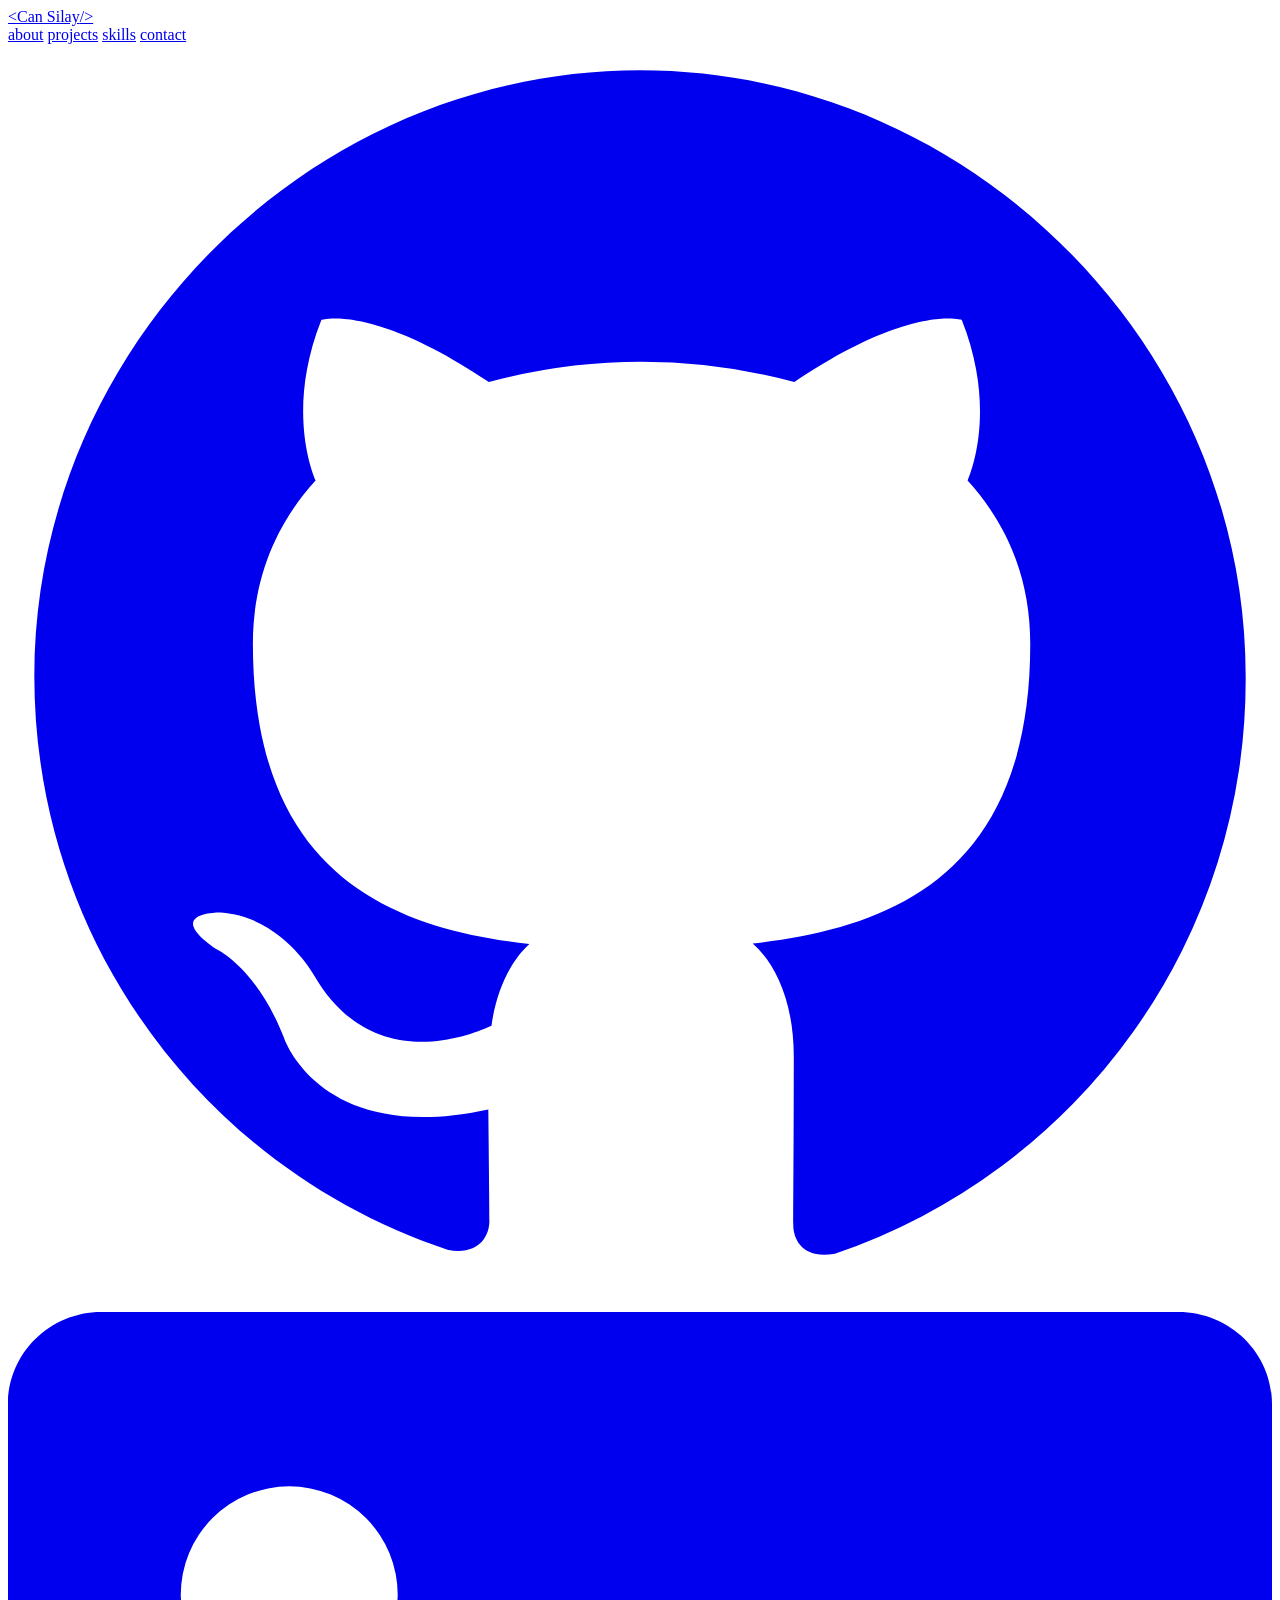
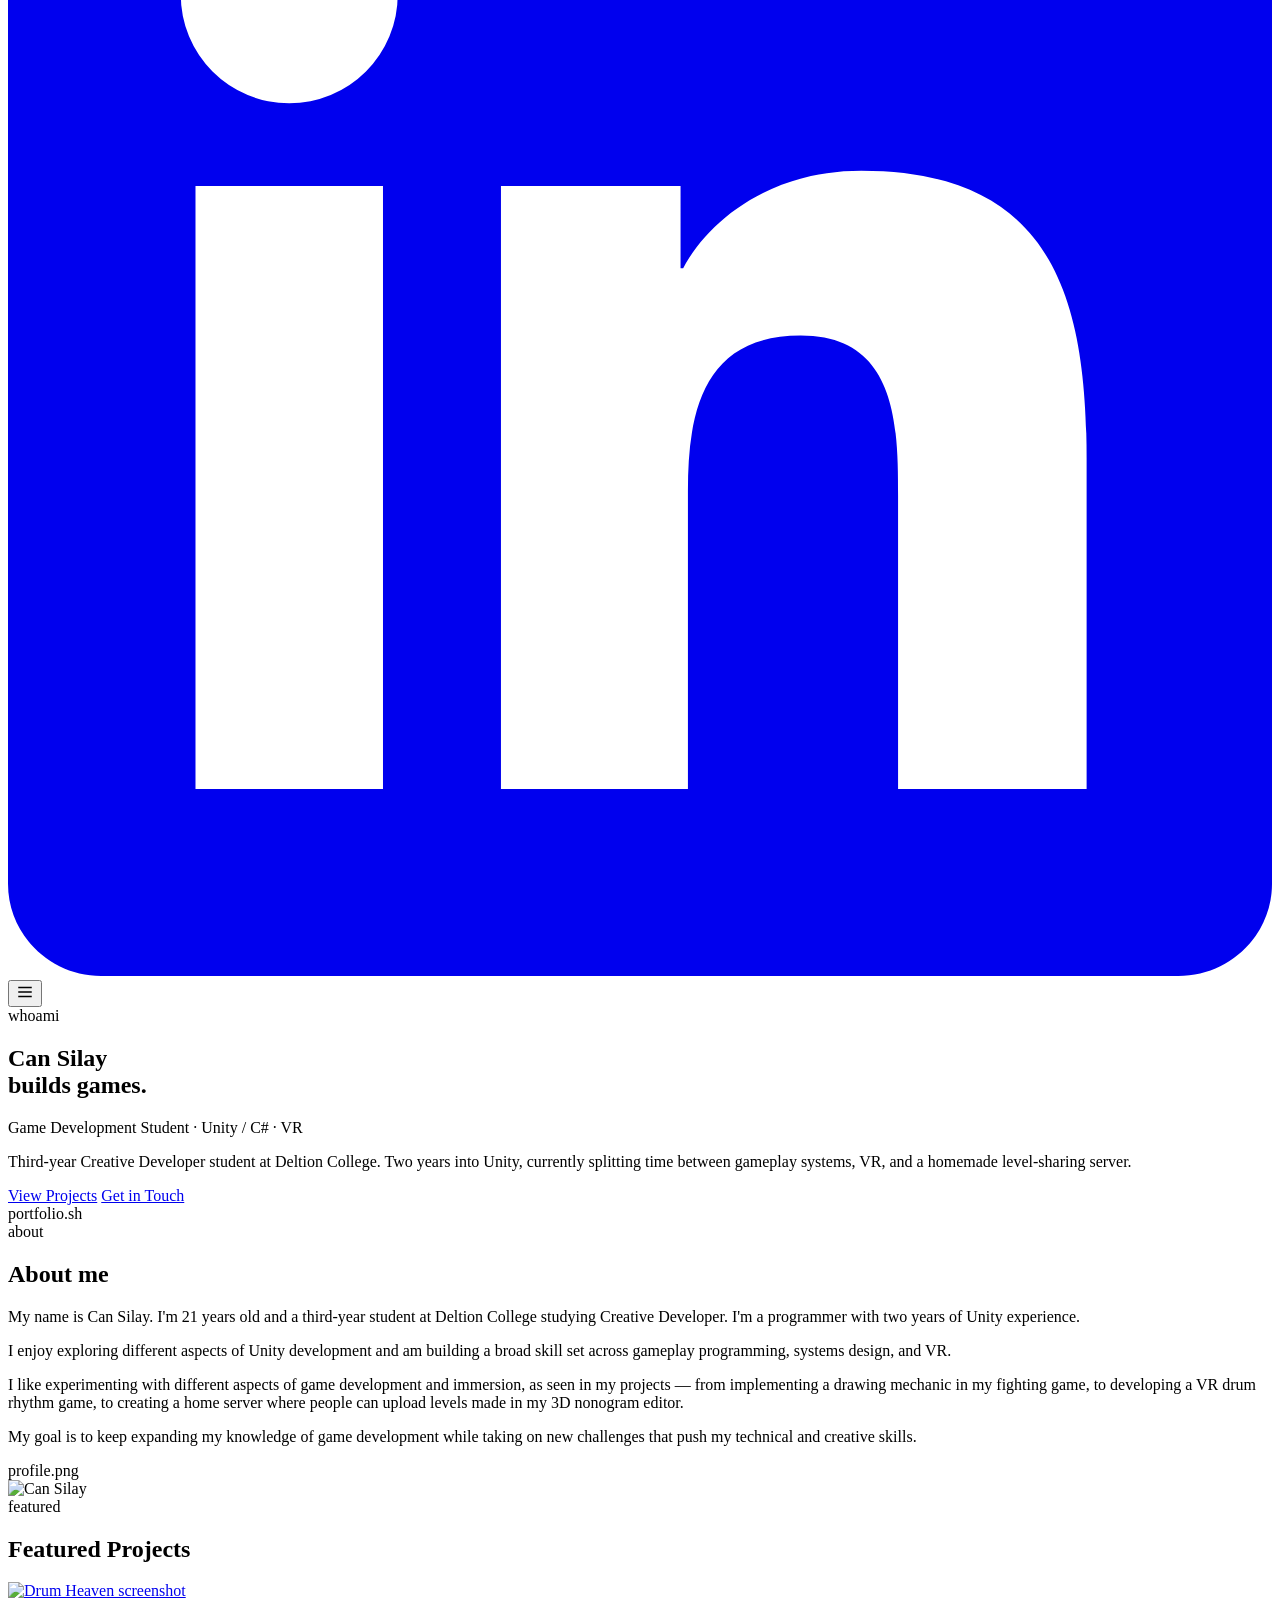
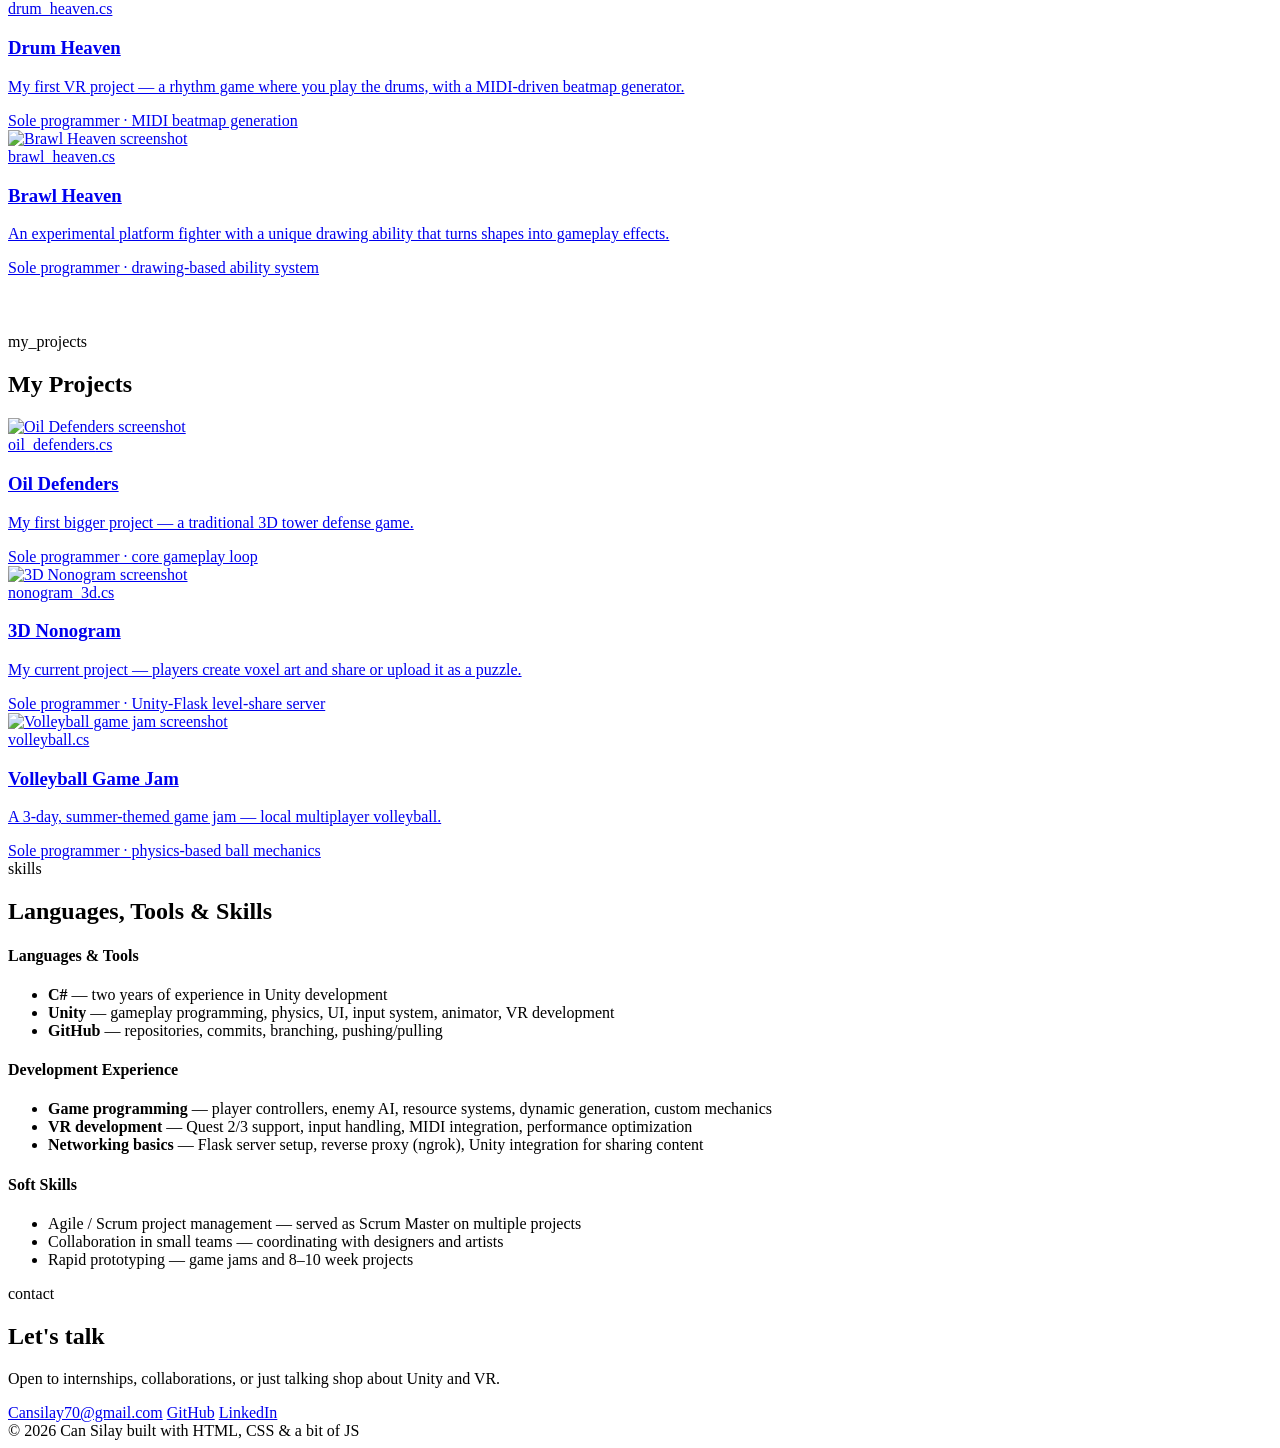
==== index.html @ 1d8d78ac "initial site" ====
<!DOCTYPE html>
<html lang="en">
<head>
<meta charset="UTF-8">
<meta name="viewport" content="width=device-width, initial-scale=1">
<title>Can Silay — Game Developer</title>
<meta name="description" content="Can Silay — third-year game development student building gameplay systems, VR experiences, and tools in Unity and C#.">
<link rel="icon" href="data:image/svg+xml,%3Csvg xmlns='http://www.w3.org/2000/svg' viewBox='0 0 24 24'%3E%3Crect width='24' height='24' rx='4' fill='%230d1117'/%3E%3Ctext x='12' y='17' font-family='monospace' font-size='13' fill='%235fd3df' text-anchor='middle'%3E%3C/%3E%3C/text%3E%3C/svg%3E">
<link rel="preconnect" href="https://fonts.googleapis.com">
<link rel="preconnect" href="https://fonts.gstatic.com" crossorigin>
<link href="https://fonts.googleapis.com/css2?family=Space+Grotesk:wght@500;600;700&family=Inter:wght@400;500;600&family=JetBrains+Mono:wght@400;500;600&display=swap" rel="stylesheet">
<link rel="stylesheet" href="assets/css/style.css">
</head>
<body>

<header class="site-header">
  <div class="wrap">
    <a class="brand" href="index.html"><span class="bracket">&lt;</span>Can Silay<span class="bracket">/&gt;</span></a>
    <nav class="main-nav" aria-label="Primary">
      <a class="nav-link" href="#about">about</a>
      <a class="nav-link" href="#projects">projects</a>
      <a class="nav-link" href="#skills">skills</a>
      <a class="nav-link" href="#contact">contact</a>
      <div class="social-row">
        <a href="https://github.com/Canpaii" target="_blank" rel="noopener" aria-label="GitHub">
          <svg viewBox="0 0 24 24" fill="currentColor"><path d="M12 .5C5.73.5.5 5.73.5 12c0 5.08 3.29 9.39 7.86 10.9.57.1.78-.25.78-.55 0-.27-.01-1.17-.02-2.12-3.2.7-3.88-1.36-3.88-1.36-.52-1.33-1.28-1.68-1.28-1.68-1.05-.72.08-.7.08-.7 1.16.08 1.77 1.19 1.77 1.19 1.03 1.77 2.71 1.26 3.37.96.1-.74.4-1.26.72-1.55-2.56-.29-5.25-1.28-5.25-5.7 0-1.26.45-2.29 1.19-3.1-.12-.29-.52-1.46.11-3.05 0 0 .97-.31 3.18 1.18a11.1 11.1 0 0 1 5.8 0c2.21-1.49 3.18-1.18 3.18-1.18.63 1.59.23 2.76.11 3.05.74.81 1.19 1.84 1.19 3.1 0 4.43-2.7 5.4-5.27 5.69.41.36.78 1.07.78 2.15 0 1.56-.01 2.81-.01 3.19 0 .31.21.66.79.55A11.5 11.5 0 0 0 23.5 12C23.5 5.73 18.27.5 12 .5Z"/></svg>
        </a>
        <a href="https://www.linkedin.com/in/can-silay-42434b2b8" target="_blank" rel="noopener" aria-label="LinkedIn">
          <svg viewBox="0 0 24 24" fill="currentColor"><path d="M20.45 20.45h-3.55v-5.57c0-1.33-.02-3.04-1.85-3.04-1.85 0-2.14 1.45-2.14 2.94v5.67H9.36V9h3.41v1.56h.05c.48-.9 1.64-1.85 3.38-1.85 3.61 0 4.28 2.38 4.28 5.47v6.27ZM5.34 7.43a2.06 2.06 0 1 1 0-4.12 2.06 2.06 0 0 1 0 4.12ZM7.12 20.45H3.56V9h3.56v11.45ZM22.22 0H1.77C.8 0 0 .78 0 1.75v20.5C0 23.22.8 24 1.77 24h20.45c.98 0 1.78-.78 1.78-1.75V1.75C24 .78 23.2 0 22.22 0Z"/></svg>
        </a>
      </div>
    </nav>
    <button class="nav-toggle" aria-label="Toggle menu" aria-expanded="false">
      <svg width="18" height="18" viewBox="0 0 24 24" fill="none" stroke="currentColor" stroke-width="2"><path d="M3 6h18M3 12h18M3 18h18"/></svg>
    </button>
  </div>
</header>

<section class="hero">
  <div class="wrap">
    <div>
      <div class="eyebrow">whoami</div>
      <h1>Can Silay<br><span class="accent">builds games.</span></h1>
      <div class="role">Game Development Student · Unity / C# · VR</div>
      <p class="lead">Third-year Creative Developer student at Deltion College. Two years into Unity, currently splitting time between gameplay systems, VR, and a homemade level-sharing server.</p>
      <div class="btn-row">
        <a class="btn primary" href="#projects">View Projects</a>
        <a class="btn" href="#contact">Get in Touch</a>
      </div>
    </div>
    <div class="terminal" aria-hidden="true">
      <div class="terminal-bar">
        <span></span><span></span><span></span>
        <span class="label">portfolio.sh</span>
      </div>
      <div class="terminal-body" data-terminal></div>
    </div>
  </div>
</section>

<section class="section" id="about">
  <div class="wrap">
    <div class="eyebrow">about</div>
    <div class="about-grid">
      <div>
        <h2>About me</h2>
        <p>My name is Can Silay. I'm 21 years old and a third-year student at Deltion College studying Creative Developer. I'm a programmer with two years of Unity experience.</p>
        <p>I enjoy exploring different aspects of Unity development and am building a broad skill set across gameplay programming, systems design, and VR.</p>
        <p>I like experimenting with different aspects of game development and immersion, as seen in my projects — from implementing a drawing mechanic in my fighting game, to developing a VR drum rhythm game, to creating a home server where people can upload levels made in my 3D nonogram editor.</p>
        <p>My goal is to keep expanding my knowledge of game development while taking on new challenges that push my technical and creative skills.</p>
      </div>
      <div class="about-photo">
        <div class="code-tab"><span class="dot"></span>profile.png</div>
        <img src="https://images.squarespace-cdn.com/content/v1/68dbb70b1323f501bc5ce8be/3809b0e3-0f88-4f75-8349-1035e0d96f32/20251112_154345.jpg" alt="Can Silay" loading="lazy">
      </div>
    </div>
  </div>
</section>

<section class="section" id="projects">
  <div class="wrap">
    <div class="eyebrow">featured</div>
    <h2>Featured Projects</h2>
    <div class="project-grid">

      <a class="card" href="projects/drum-heaven.html">
        <div class="thumb"><img src="https://images.squarespace-cdn.com/content/v1/68dbb70b1323f501bc5ce8be/45ef0345-dd6b-41bb-bcdf-738697dac047/image_2025-05-26_125839954.webp" alt="Drum Heaven screenshot" loading="lazy"></div>
        <div class="card-body">
          <div class="filename">drum_heaven<span class="ext">.cs</span></div>
          <h3>Drum Heaven</h3>
          <p class="desc">My first VR project — a rhythm game where you play the drums, with a MIDI-driven beatmap generator.</p>
          <div class="meta">Sole programmer · MIDI beatmap generation</div>
        </div>
      </a>

      <a class="card" href="projects/brawl-heaven.html">
        <div class="thumb"><img src="https://images.squarespace-cdn.com/content/v1/68dbb70b1323f501bc5ce8be/959c2cf2-9ac7-4882-90e3-438650c23990/image_2025-09-23_143031808.webp" alt="Brawl Heaven screenshot" loading="lazy"></div>
        <div class="card-body">
          <div class="filename">brawl_heaven<span class="ext">.cs</span></div>
          <h3>Brawl Heaven</h3>
          <p class="desc">An experimental platform fighter with a unique drawing ability that turns shapes into gameplay effects.</p>
          <div class="meta">Sole programmer · drawing-based ability system</div>
        </div>
      </a>

    </div>

    <div class="eyebrow" style="margin-top:56px;">my_projects</div>
    <h2>My Projects</h2>
    <div class="project-grid secondary">

      <a class="card" href="projects/oil-defenders.html">
        <div class="thumb"><img src="https://images.squarespace-cdn.com/content/v1/68dbb70b1323f501bc5ce8be/54a8a0e9-d97a-4049-a240-eb1a1dc8ac97/image_2025-10-02_183753267.png" alt="Oil Defenders screenshot" loading="lazy"></div>
        <div class="card-body">
          <div class="filename">oil_defenders<span class="ext">.cs</span></div>
          <h3>Oil Defenders</h3>
          <p class="desc">My first bigger project — a traditional 3D tower defense game.</p>
          <div class="meta">Sole programmer · core gameplay loop</div>
        </div>
      </a>

      <a class="card" href="projects/3d-nonogram.html">
        <div class="thumb"><img src="https://images.squarespace-cdn.com/content/v1/68dbb70b1323f501bc5ce8be/edef71bc-1145-4a40-b1c1-1be4bda1312f/image_2025-09-30_150730749.png" alt="3D Nonogram screenshot" loading="lazy"></div>
        <div class="card-body">
          <div class="filename">nonogram_3d<span class="ext">.cs</span></div>
          <h3>3D Nonogram</h3>
          <p class="desc">My current project — players create voxel art and share or upload it as a puzzle.</p>
          <div class="meta">Sole programmer · Unity-Flask level-share server</div>
        </div>
      </a>

      <a class="card" href="projects/volleybal.html">
        <div class="thumb"><img src="https://images.squarespace-cdn.com/content/v1/68dbb70b1323f501bc5ce8be/918abe90-8a6d-4957-9a59-282da5e7f039/image_2025-09-30_151043407.png" alt="Volleyball game jam screenshot" loading="lazy"></div>
        <div class="card-body">
          <div class="filename">volleyball<span class="ext">.cs</span></div>
          <h3>Volleyball Game Jam</h3>
          <p class="desc">A 3-day, summer-themed game jam — local multiplayer volleyball.</p>
          <div class="meta">Sole programmer · physics-based ball mechanics</div>
        </div>
      </a>

    </div>
  </div>
</section>

<section class="section" id="skills">
  <div class="wrap">
    <div class="eyebrow">skills</div>
    <h2>Languages, Tools &amp; Skills</h2>
    <div class="skills-grid">
      <div class="skill-block">
        <h4>Languages &amp; Tools</h4>
        <ul class="skill-list">
          <li><strong>C#</strong> — two years of experience in Unity development</li>
          <li><strong>Unity</strong> — gameplay programming, physics, UI, input system, animator, VR development</li>
          <li><strong>GitHub</strong> — repositories, commits, branching, pushing/pulling</li>
        </ul>
      </div>
      <div class="skill-block">
        <h4>Development Experience</h4>
        <ul class="skill-list">
          <li><strong>Game programming</strong> — player controllers, enemy AI, resource systems, dynamic generation, custom mechanics</li>
          <li><strong>VR development</strong> — Quest 2/3 support, input handling, MIDI integration, performance optimization</li>
          <li><strong>Networking basics</strong> — Flask server setup, reverse proxy (ngrok), Unity integration for sharing content</li>
        </ul>
      </div>
      <div class="skill-block">
        <h4>Soft Skills</h4>
        <ul class="skill-list">
          <li>Agile / Scrum project management — served as Scrum Master on multiple projects</li>
          <li>Collaboration in small teams — coordinating with designers and artists</li>
          <li>Rapid prototyping — game jams and 8–10 week projects</li>
        </ul>
      </div>
    </div>
  </div>
</section>

<section class="contact-band" id="contact">
  <div class="wrap">
    <div class="eyebrow" style="justify-content:center;">contact</div>
    <h2>Let's talk</h2>
    <p>Open to internships, collaborations, or just talking shop about Unity and VR.</p>
    <div class="contact-row">
      <a class="btn primary" href="mailto:Cansilay70@gmail.com">Cansilay70@gmail.com</a>
      <a class="btn" href="https://github.com/Canpaii" target="_blank" rel="noopener">GitHub</a>
      <a class="btn" href="https://www.linkedin.com/in/can-silay-42434b2b8" target="_blank" rel="noopener">LinkedIn</a>
    </div>
  </div>
</section>

<footer class="site-footer">
  <div class="wrap">
    <span>© 2026 Can Silay</span>
    <span>built with HTML, CSS &amp; a bit of JS</span>
  </div>
</footer>

<script src="assets/js/main.js"></script>
</body>
</html>
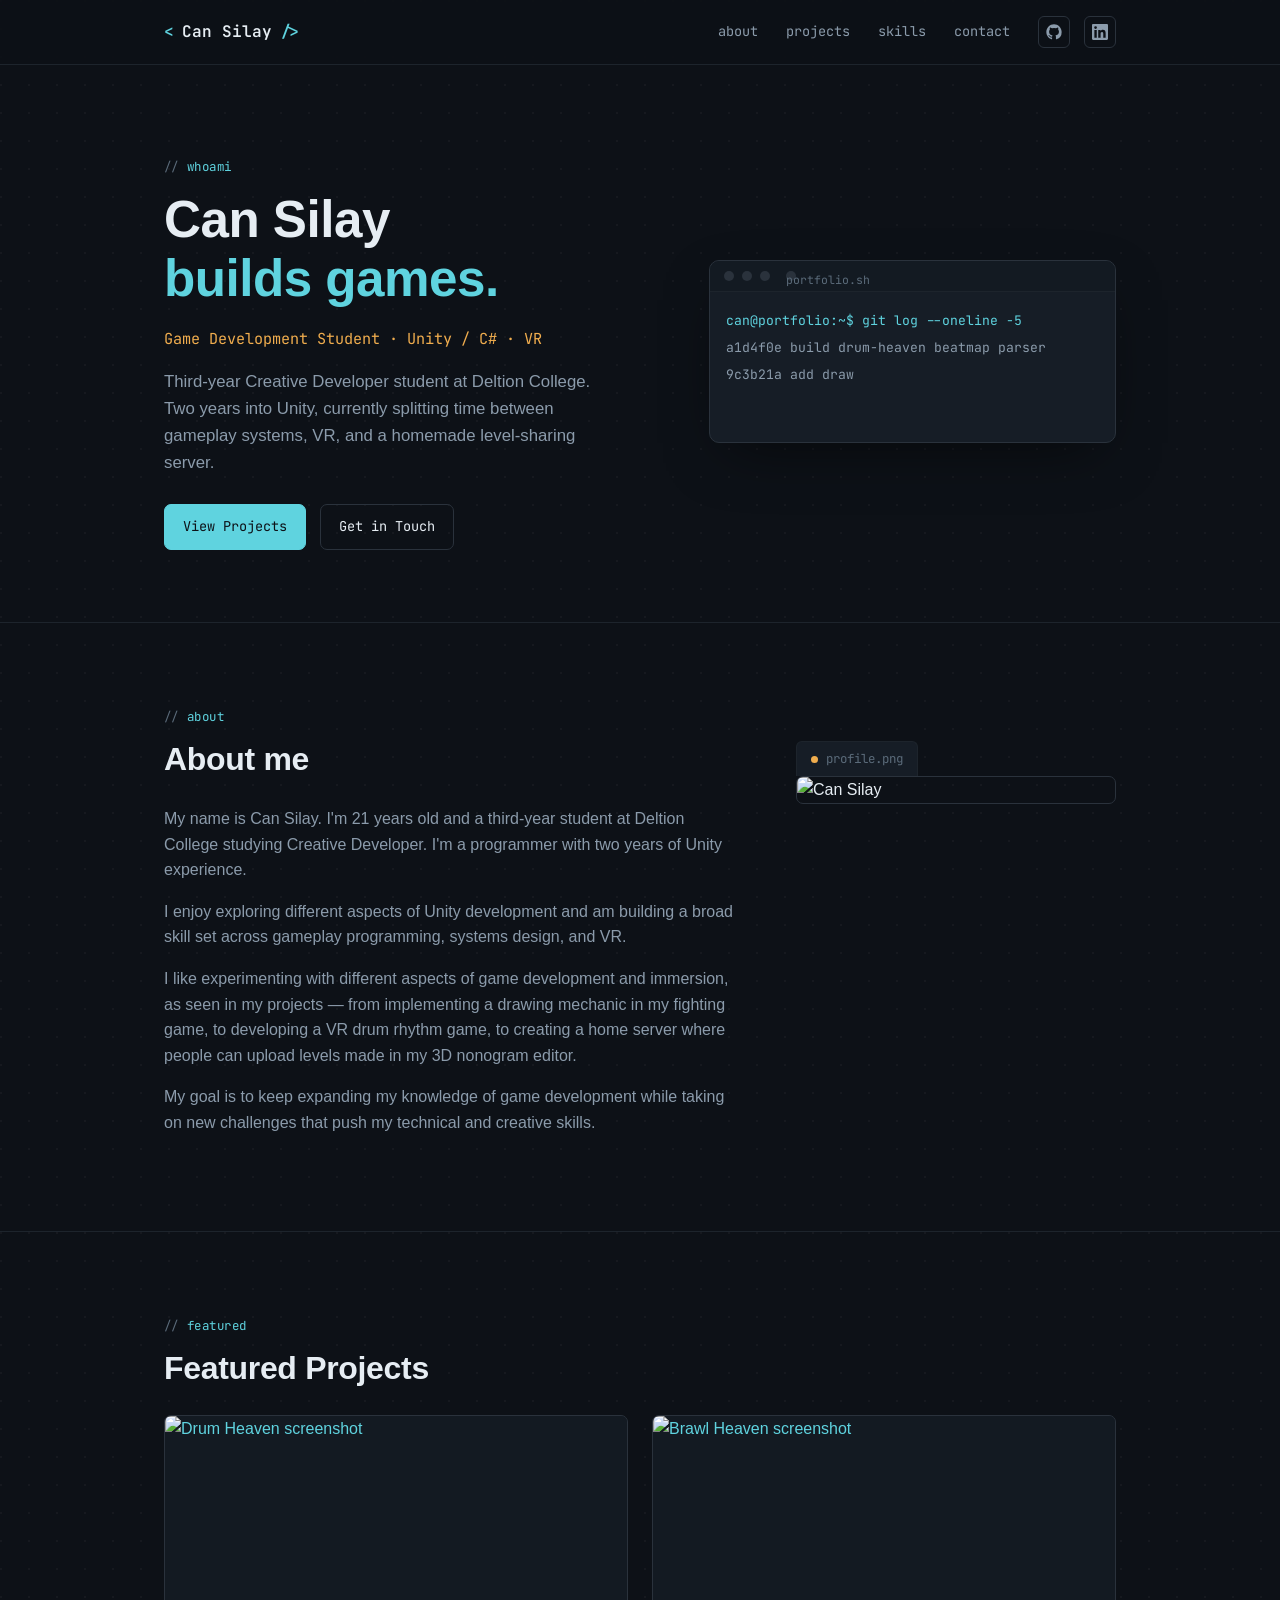
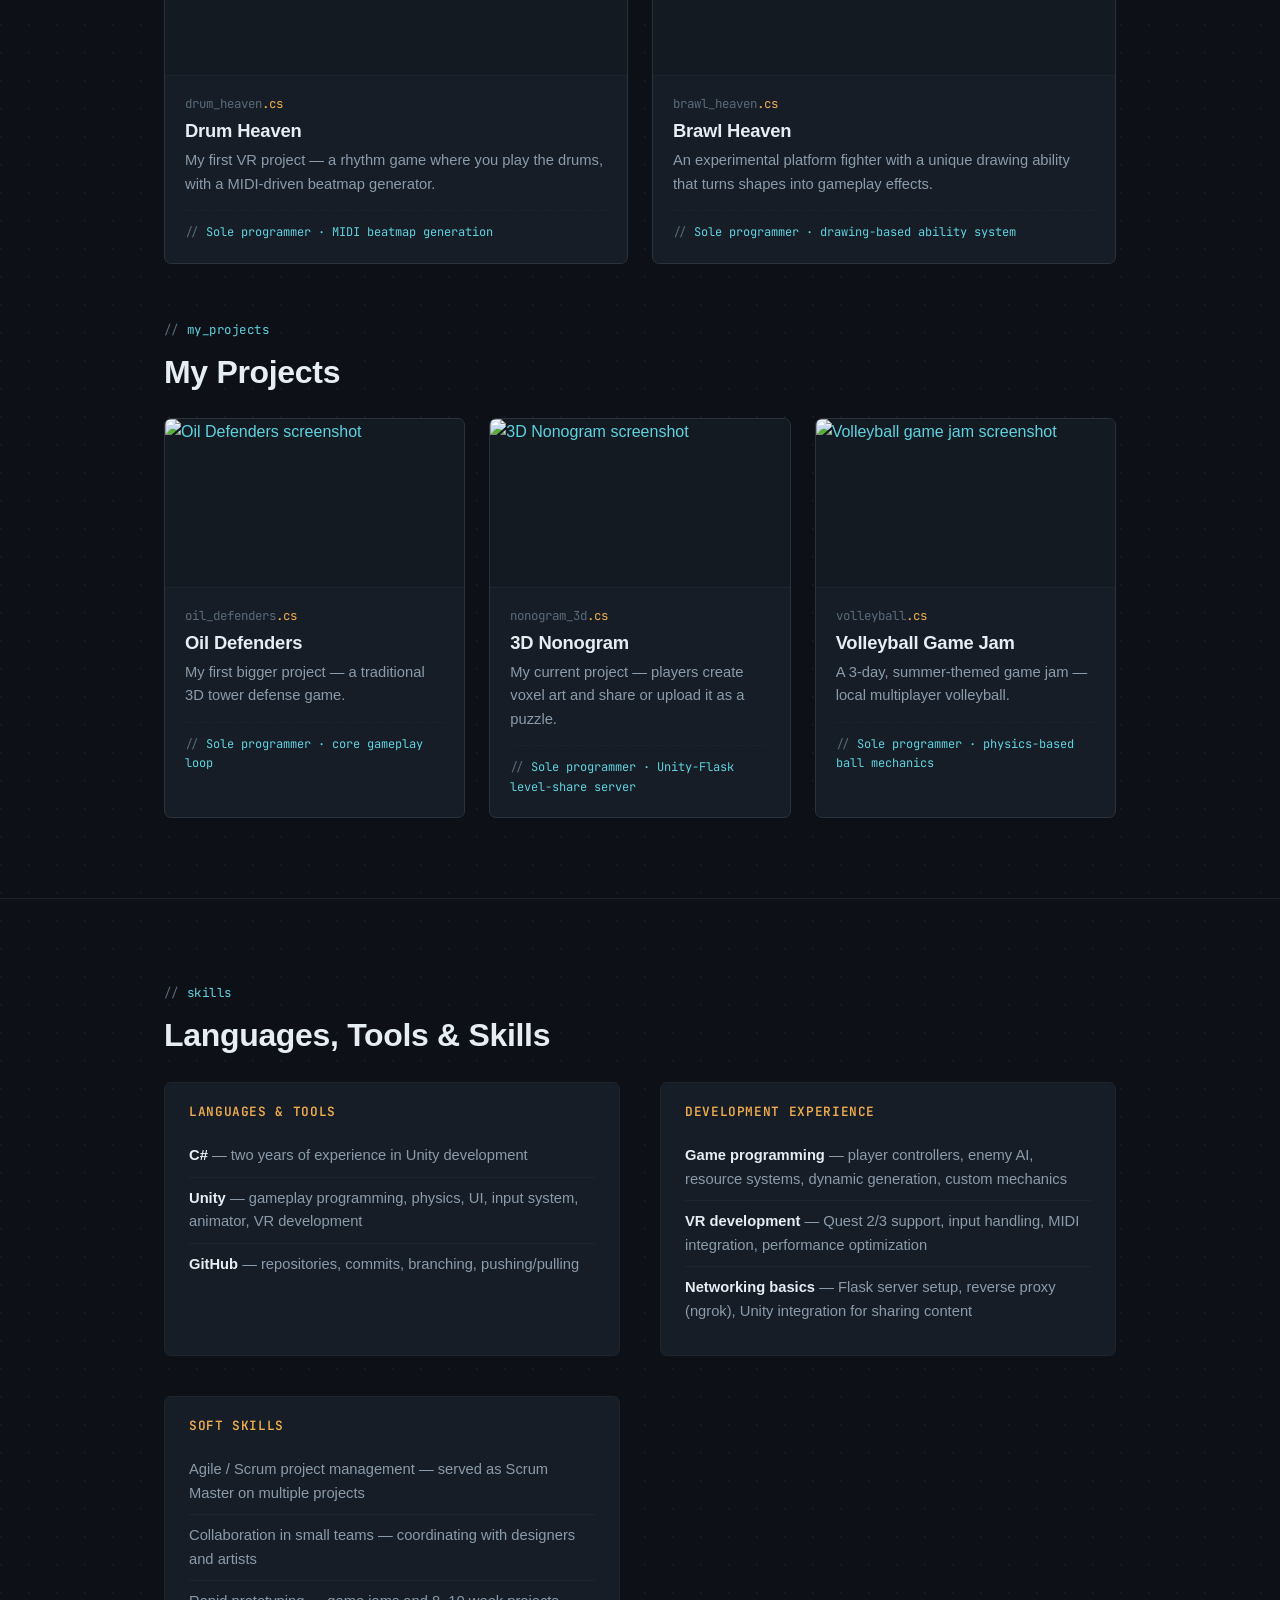
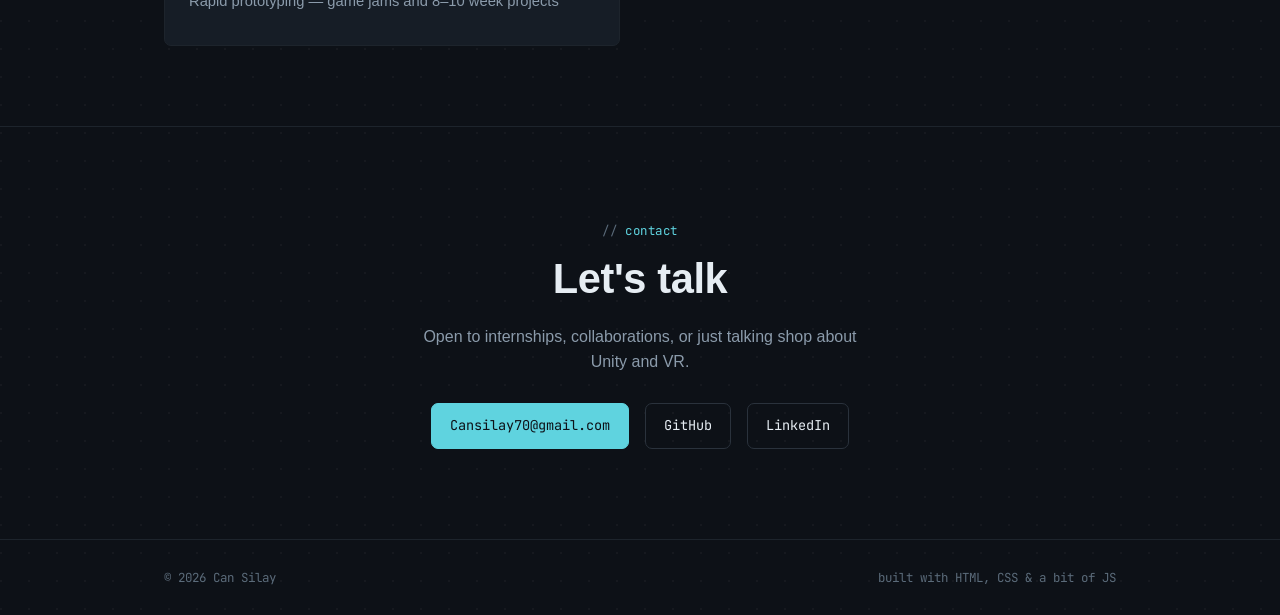
==== commit d8a02c2a: "Changed paths to be flat" ====
--- a/index.html
+++ b/index.html
@@ -9,7 +9,7 @@
 <link rel="preconnect" href="https://fonts.googleapis.com">
 <link rel="preconnect" href="https://fonts.gstatic.com" crossorigin>
 <link href="https://fonts.googleapis.com/css2?family=Space+Grotesk:wght@500;600;700&family=Inter:wght@400;500;600&family=JetBrains+Mono:wght@400;500;600&display=swap" rel="stylesheet">
-<link rel="stylesheet" href="assets/css/style.css">
+<link rel="stylesheet" href="style.css">
 </head>
 <body>
 
@@ -83,7 +83,7 @@
     <h2>Featured Projects</h2>
     <div class="project-grid">
 
-      <a class="card" href="projects/drum-heaven.html">
+      <a class="card" href="drum-heaven.html">
         <div class="thumb"><img src="https://images.squarespace-cdn.com/content/v1/68dbb70b1323f501bc5ce8be/45ef0345-dd6b-41bb-bcdf-738697dac047/image_2025-05-26_125839954.webp" alt="Drum Heaven screenshot" loading="lazy"></div>
         <div class="card-body">
           <div class="filename">drum_heaven<span class="ext">.cs</span></div>
@@ -93,7 +93,7 @@
         </div>
       </a>
 
-      <a class="card" href="projects/brawl-heaven.html">
+      <a class="card" href="brawl-heaven.html">
         <div class="thumb"><img src="https://images.squarespace-cdn.com/content/v1/68dbb70b1323f501bc5ce8be/959c2cf2-9ac7-4882-90e3-438650c23990/image_2025-09-23_143031808.webp" alt="Brawl Heaven screenshot" loading="lazy"></div>
         <div class="card-body">
           <div class="filename">brawl_heaven<span class="ext">.cs</span></div>
@@ -109,7 +109,7 @@
     <h2>My Projects</h2>
     <div class="project-grid secondary">
 
-      <a class="card" href="projects/oil-defenders.html">
+      <a class="card" href="oil-defenders.html">
         <div class="thumb"><img src="https://images.squarespace-cdn.com/content/v1/68dbb70b1323f501bc5ce8be/54a8a0e9-d97a-4049-a240-eb1a1dc8ac97/image_2025-10-02_183753267.png" alt="Oil Defenders screenshot" loading="lazy"></div>
         <div class="card-body">
           <div class="filename">oil_defenders<span class="ext">.cs</span></div>
@@ -119,7 +119,7 @@
         </div>
       </a>
 
-      <a class="card" href="projects/3d-nonogram.html">
+      <a class="card" href="3d-nonogram.html">
         <div class="thumb"><img src="https://images.squarespace-cdn.com/content/v1/68dbb70b1323f501bc5ce8be/edef71bc-1145-4a40-b1c1-1be4bda1312f/image_2025-09-30_150730749.png" alt="3D Nonogram screenshot" loading="lazy"></div>
         <div class="card-body">
           <div class="filename">nonogram_3d<span class="ext">.cs</span></div>
@@ -129,7 +129,7 @@
         </div>
       </a>
 
-      <a class="card" href="projects/volleybal.html">
+      <a class="card" href="volleybal.html">
         <div class="thumb"><img src="https://images.squarespace-cdn.com/content/v1/68dbb70b1323f501bc5ce8be/918abe90-8a6d-4957-9a59-282da5e7f039/image_2025-09-30_151043407.png" alt="Volleyball game jam screenshot" loading="lazy"></div>
         <div class="card-body">
           <div class="filename">volleyball<span class="ext">.cs</span></div>
@@ -196,6 +196,6 @@
   </div>
 </footer>
 
-<script src="assets/js/main.js"></script>
+<script src="main.js"></script>
 </body>
 </html>
--- a/style.css
+++ b/style.css
@@ -0,0 +1,482 @@
+/* ==========================================================================
+   Can Silay — portfolio
+   Design language: a quiet code-editor. Dark canvas, syntax-style accents,
+   comment-formatted metadata. Built by a programmer, for a programmer.
+   ========================================================================== */
+
+:root {
+  --bg: #0d1117;
+  --bg-raised: #131a22;
+  --bg-card: #161d26;
+  --border: #2a323c;
+  --border-soft: #1d242c;
+
+  --text: #e6edf3;
+  --text-muted: #8b9bab;
+  --text-faint: #5b6b7a;
+
+  --cyan: #5fd3df;
+  --cyan-dim: rgba(95, 211, 223, 0.12);
+  --amber: #f0ad4e;
+  --amber-dim: rgba(240, 173, 78, 0.12);
+
+  --font-display: "Space Grotesk", "Segoe UI", sans-serif;
+  --font-body: "Inter", "Segoe UI", sans-serif;
+  --font-mono: "JetBrains Mono", "SFMono-Regular", Consolas, monospace;
+
+  --radius: 7px;
+  --max: 1080px;
+  --gutter: clamp(20px, 5vw, 64px);
+}
+
+* { box-sizing: border-box; }
+html { scroll-behavior: smooth; }
+
+@media (prefers-reduced-motion: reduce) {
+  html { scroll-behavior: auto; }
+  * { animation-duration: 0.001ms !important; animation-iteration-count: 1 !important; transition-duration: 0.001ms !important; }
+}
+
+body {
+  margin: 0;
+  background: var(--bg);
+  background-image:
+    radial-gradient(circle at 1px 1px, rgba(255,255,255,0.035) 1px, transparent 1px);
+  background-size: 28px 28px;
+  color: var(--text);
+  font-family: var(--font-body);
+  font-size: 16px;
+  line-height: 1.6;
+  -webkit-font-smoothing: antialiased;
+}
+
+a { color: var(--cyan); text-decoration: none; }
+a:hover { text-decoration: underline; }
+a:focus-visible, button:focus-visible, .card:focus-visible {
+  outline: 2px solid var(--cyan);
+  outline-offset: 2px;
+}
+
+img { max-width: 100%; display: block; }
+
+h1, h2, h3, h4 {
+  font-family: var(--font-display);
+  font-weight: 600;
+  line-height: 1.15;
+  margin: 0 0 0.5em;
+  letter-spacing: -0.01em;
+}
+
+p { margin: 0 0 1em; color: var(--text-muted); }
+
+.wrap {
+  max-width: var(--max);
+  margin: 0 auto;
+  padding: 0 var(--gutter);
+}
+
+.eyebrow {
+  display: inline-flex;
+  align-items: center;
+  gap: 8px;
+  font-family: var(--font-mono);
+  font-size: 0.78rem;
+  letter-spacing: 0.04em;
+  color: var(--cyan);
+  margin-bottom: 14px;
+}
+.eyebrow::before { content: "//"; color: var(--text-faint); }
+
+/* ---------- header ---------- */
+.site-header {
+  position: sticky;
+  top: 0;
+  z-index: 50;
+  background: rgba(13, 17, 23, 0.85);
+  backdrop-filter: blur(10px);
+  border-bottom: 1px solid var(--border-soft);
+}
+.site-header .wrap {
+  display: flex;
+  align-items: center;
+  justify-content: space-between;
+  height: 64px;
+}
+.brand {
+  font-family: var(--font-mono);
+  font-weight: 600;
+  font-size: 1rem;
+  color: var(--text);
+  display: flex;
+  align-items: center;
+  gap: 8px;
+}
+.brand .bracket { color: var(--cyan); }
+.brand:hover { text-decoration: none; opacity: 0.85; }
+
+.main-nav { display: flex; align-items: center; gap: 28px; }
+.main-nav a.nav-link {
+  font-family: var(--font-mono);
+  font-size: 0.85rem;
+  color: var(--text-muted);
+}
+.main-nav a.nav-link:hover { color: var(--cyan); text-decoration: none; }
+
+.social-row { display: flex; align-items: center; gap: 14px; }
+.social-row a {
+  color: var(--text-muted);
+  display: inline-flex;
+  width: 32px; height: 32px;
+  align-items: center; justify-content: center;
+  border: 1px solid var(--border);
+  border-radius: 6px;
+}
+.social-row a:hover { color: var(--cyan); border-color: var(--cyan); text-decoration: none; }
+.social-row svg { width: 16px; height: 16px; }
+
+.nav-toggle {
+  display: none;
+  background: none;
+  border: 1px solid var(--border);
+  border-radius: 6px;
+  width: 36px; height: 36px;
+  color: var(--text);
+  align-items: center;
+  justify-content: center;
+}
+
+@media (max-width: 760px) {
+  .main-nav { display: none; }
+  .nav-toggle { display: flex; }
+  .site-header.nav-open .main-nav {
+    display: flex;
+    position: absolute;
+    top: 64px; left: 0; right: 0;
+    flex-direction: column;
+    align-items: flex-start;
+    gap: 16px;
+    padding: 20px var(--gutter) 28px;
+    background: var(--bg-raised);
+    border-bottom: 1px solid var(--border-soft);
+  }
+}
+
+/* ---------- breadcrumb / tab bar (project pages) ---------- */
+.tabbar {
+  border-bottom: 1px solid var(--border-soft);
+  background: var(--bg-raised);
+}
+.tabbar .wrap {
+  display: flex;
+  align-items: center;
+  gap: 6px;
+  height: 42px;
+  font-family: var(--font-mono);
+  font-size: 0.8rem;
+  color: var(--text-faint);
+  overflow-x: auto;
+}
+.tabbar a { color: var(--text-muted); }
+.tabbar a:hover { color: var(--cyan); text-decoration: none; }
+.tabbar .current { color: var(--text); }
+
+/* ---------- hero ---------- */
+.hero {
+  padding: 88px 0 72px;
+  border-bottom: 1px solid var(--border-soft);
+}
+.hero .wrap {
+  display: grid;
+  grid-template-columns: 1.1fr 0.9fr;
+  gap: 48px;
+  align-items: center;
+}
+@media (max-width: 860px) {
+  .hero .wrap { grid-template-columns: 1fr; }
+}
+.hero h1 {
+  font-size: clamp(2.1rem, 4.4vw, 3.2rem);
+  margin-bottom: 0.35em;
+}
+.hero h1 .accent { color: var(--cyan); }
+.hero .role {
+  font-family: var(--font-mono);
+  color: var(--amber);
+  font-size: 0.95rem;
+  margin-bottom: 18px;
+}
+.hero p.lead { font-size: 1.05rem; max-width: 46ch; }
+.btn-row { display: flex; gap: 14px; margin-top: 28px; flex-wrap: wrap; }
+.btn {
+  font-family: var(--font-mono);
+  font-size: 0.85rem;
+  padding: 11px 18px;
+  border-radius: var(--radius);
+  border: 1px solid var(--border);
+  color: var(--text);
+  display: inline-flex;
+  align-items: center;
+  gap: 8px;
+}
+.btn:hover { text-decoration: none; border-color: var(--cyan); color: var(--cyan); }
+.btn.primary { background: var(--cyan); color: #0d1117; border-color: var(--cyan); }
+.btn.primary:hover { background: #79dde7; color: #0d1117; }
+
+/* terminal widget */
+.terminal {
+  background: var(--bg-card);
+  border: 1px solid var(--border);
+  border-radius: 10px;
+  overflow: hidden;
+  box-shadow: 0 20px 60px -20px rgba(0,0,0,0.6);
+}
+.terminal-bar {
+  display: flex;
+  align-items: center;
+  gap: 8px;
+  padding: 10px 14px;
+  background: var(--bg-raised);
+  border-bottom: 1px solid var(--border-soft);
+}
+.terminal-bar span {
+  width: 10px; height: 10px; border-radius: 50%;
+  background: var(--border);
+}
+.terminal-bar .label {
+  margin-left: 8px;
+  font-family: var(--font-mono);
+  font-size: 0.72rem;
+  color: var(--text-faint);
+}
+.terminal-body {
+  padding: 18px 16px 22px;
+  font-family: var(--font-mono);
+  font-size: 0.82rem;
+  color: var(--text-muted);
+  min-height: 150px;
+}
+.terminal-body .line { margin-bottom: 6px; white-space: pre-wrap; }
+.terminal-body .prompt { color: var(--cyan); }
+.terminal-body .ok { color: #7ee787; }
+.terminal-body .cursor {
+  display: inline-block;
+  width: 7px; height: 14px;
+  background: var(--cyan);
+  vertical-align: -2px;
+  animation: blink 1s steps(1) infinite;
+}
+@keyframes blink { 50% { opacity: 0; } }
+
+/* ---------- sections ---------- */
+.section { padding: 80px 0; border-bottom: 1px solid var(--border-soft); }
+.section:last-of-type { border-bottom: none; }
+.section h2 {
+  font-size: clamp(1.5rem, 2.6vw, 2rem);
+  margin-bottom: 28px;
+}
+
+/* about */
+.about-grid {
+  display: grid;
+  grid-template-columns: 1fr 320px;
+  gap: 56px;
+  align-items: start;
+}
+@media (max-width: 800px) {
+  .about-grid { grid-template-columns: 1fr; }
+  .about-grid .about-photo { order: -1; max-width: 280px; }
+}
+.about-photo img {
+  border-radius: var(--radius);
+  border: 1px solid var(--border);
+}
+.code-tab {
+  display: inline-flex;
+  align-items: center;
+  gap: 8px;
+  font-family: var(--font-mono);
+  font-size: 0.78rem;
+  color: var(--text-faint);
+  background: var(--bg-card);
+  border: 1px solid var(--border-soft);
+  border-bottom: none;
+  padding: 7px 14px;
+  border-radius: 6px 6px 0 0;
+}
+.code-tab .dot { width: 7px; height: 7px; border-radius: 50%; background: var(--amber); }
+
+/* project cards */
+.project-grid {
+  display: grid;
+  grid-template-columns: repeat(2, 1fr);
+  gap: 24px;
+}
+.project-grid.secondary { grid-template-columns: repeat(3, 1fr); margin-top: 28px; }
+@media (max-width: 860px) {
+  .project-grid, .project-grid.secondary { grid-template-columns: 1fr; }
+}
+
+.card {
+  display: block;
+  background: var(--bg-card);
+  border: 1px solid var(--border);
+  border-radius: var(--radius);
+  overflow: hidden;
+  transition: border-color 0.15s ease, transform 0.15s ease;
+}
+.card:hover { border-color: var(--cyan); transform: translateY(-2px); text-decoration: none; }
+.card .thumb {
+  aspect-ratio: 16/9;
+  overflow: hidden;
+  background: var(--bg-raised);
+  border-bottom: 1px solid var(--border-soft);
+}
+.card .thumb img { width: 100%; height: 100%; object-fit: cover; }
+.card .card-body { padding: 18px 20px 20px; }
+.card .filename {
+  font-family: var(--font-mono);
+  font-size: 0.78rem;
+  color: var(--text-faint);
+  margin-bottom: 6px;
+}
+.card .filename .ext { color: var(--amber); }
+.card h3 { font-size: 1.15rem; margin-bottom: 8px; color: var(--text); }
+.card p.desc { font-size: 0.92rem; margin-bottom: 14px; }
+.card .meta {
+  font-family: var(--font-mono);
+  font-size: 0.75rem;
+  color: var(--cyan);
+  border-top: 1px dashed var(--border-soft);
+  padding-top: 12px;
+}
+.card .meta::before { content: "// "; color: var(--text-faint); }
+
+/* skills */
+.skills-grid {
+  display: grid;
+  grid-template-columns: repeat(2, 1fr);
+  gap: 40px;
+}
+@media (max-width: 760px) { .skills-grid { grid-template-columns: 1fr; } }
+.skill-block { background: var(--bg-card); border: 1px solid var(--border-soft); border-radius: var(--radius); padding: 22px 24px; }
+.skill-block h4 {
+  font-family: var(--font-mono);
+  font-size: 0.8rem;
+  color: var(--amber);
+  text-transform: uppercase;
+  letter-spacing: 0.05em;
+  margin-bottom: 16px;
+}
+.skill-list { list-style: none; margin: 0; padding: 0; }
+.skill-list li {
+  padding: 9px 0;
+  border-top: 1px solid var(--border-soft);
+  font-size: 0.92rem;
+  color: var(--text-muted);
+}
+.skill-list li:first-child { border-top: none; }
+.skill-list strong { color: var(--text); }
+
+/* contact */
+.contact-band { text-align: center; padding: 90px 0; }
+.contact-band h2 { font-size: clamp(1.8rem, 4vw, 2.6rem); }
+.contact-band p { max-width: 50ch; margin: 0 auto 28px; }
+.contact-row { display: flex; gap: 16px; justify-content: center; flex-wrap: wrap; }
+
+/* footer */
+.site-footer {
+  border-top: 1px solid var(--border-soft);
+  padding: 28px 0;
+  font-family: var(--font-mono);
+  font-size: 0.78rem;
+  color: var(--text-faint);
+}
+.site-footer .wrap { display: flex; justify-content: space-between; flex-wrap: wrap; gap: 10px; }
+
+/* ---------- project detail page ---------- */
+.proj-hero { padding: 56px 0 0; }
+.proj-hero .kicker {
+  font-family: var(--font-mono);
+  font-size: 0.8rem;
+  color: var(--amber);
+}
+.proj-hero h1 { font-size: clamp(1.9rem, 4vw, 2.8rem); margin: 8px 0 18px; }
+.proj-hero .intro { font-size: 1.05rem; max-width: 70ch; }
+
+.proj-image {
+  margin: 36px 0;
+  border-radius: var(--radius);
+  overflow: hidden;
+  border: 1px solid var(--border);
+}
+
+.info-block {
+  font-family: var(--font-mono);
+  font-size: 0.85rem;
+  background: var(--bg-card);
+  border: 1px solid var(--border-soft);
+  border-radius: var(--radius);
+  padding: 20px 22px;
+  margin: 30px 0;
+}
+.info-block .comment { color: var(--text-faint); }
+.info-block dl { display: grid; grid-template-columns: max-content 1fr; gap: 8px 16px; margin: 10px 0 0; }
+.info-block dt { color: var(--text-faint); }
+.info-block dd { margin: 0; color: var(--text); }
+.info-block dd a { color: var(--cyan); }
+
+.prose h2, .prose h3 { margin-top: 1.6em; }
+.prose ul { color: var(--text-muted); padding-left: 1.2em; }
+.prose ul li { margin-bottom: 0.5em; }
+.prose strong { color: var(--text); }
+
+.snippet-link {
+  display: inline-flex;
+  align-items: center;
+  gap: 10px;
+  font-family: var(--font-mono);
+  font-size: 0.85rem;
+  padding: 13px 18px;
+  border: 1px solid var(--border);
+  border-radius: var(--radius);
+  color: var(--text);
+  margin: 8px 0 28px;
+}
+.snippet-link:hover { border-color: var(--cyan); color: var(--cyan); text-decoration: none; }
+
+.learned-grid {
+  display: grid;
+  grid-template-columns: repeat(2, 1fr);
+  gap: 18px;
+  margin-top: 24px;
+}
+@media (max-width: 700px) { .learned-grid { grid-template-columns: 1fr; } }
+.learned-card {
+  background: var(--bg-card);
+  border: 1px solid var(--border-soft);
+  border-radius: var(--radius);
+  padding: 18px 20px;
+}
+.learned-card h4 { font-size: 0.95rem; color: var(--cyan); margin-bottom: 8px; }
+.learned-card p { font-size: 0.9rem; margin: 0; }
+
+.proj-nav {
+  display: flex;
+  justify-content: space-between;
+  align-items: center;
+  margin-top: 56px;
+  padding-top: 28px;
+  border-top: 1px solid var(--border-soft);
+  font-family: var(--font-mono);
+  font-size: 0.85rem;
+  gap: 16px;
+}
+.proj-nav a { color: var(--text-muted); }
+.proj-nav a:hover { color: var(--cyan); text-decoration: none; }
+.proj-nav .next { text-align: right; }
+.proj-nav .github-mid { color: var(--amber); }
+
+@media (max-width: 600px) {
+  .proj-nav { flex-direction: column; align-items: flex-start; }
+  .proj-nav .next { text-align: left; }
+}
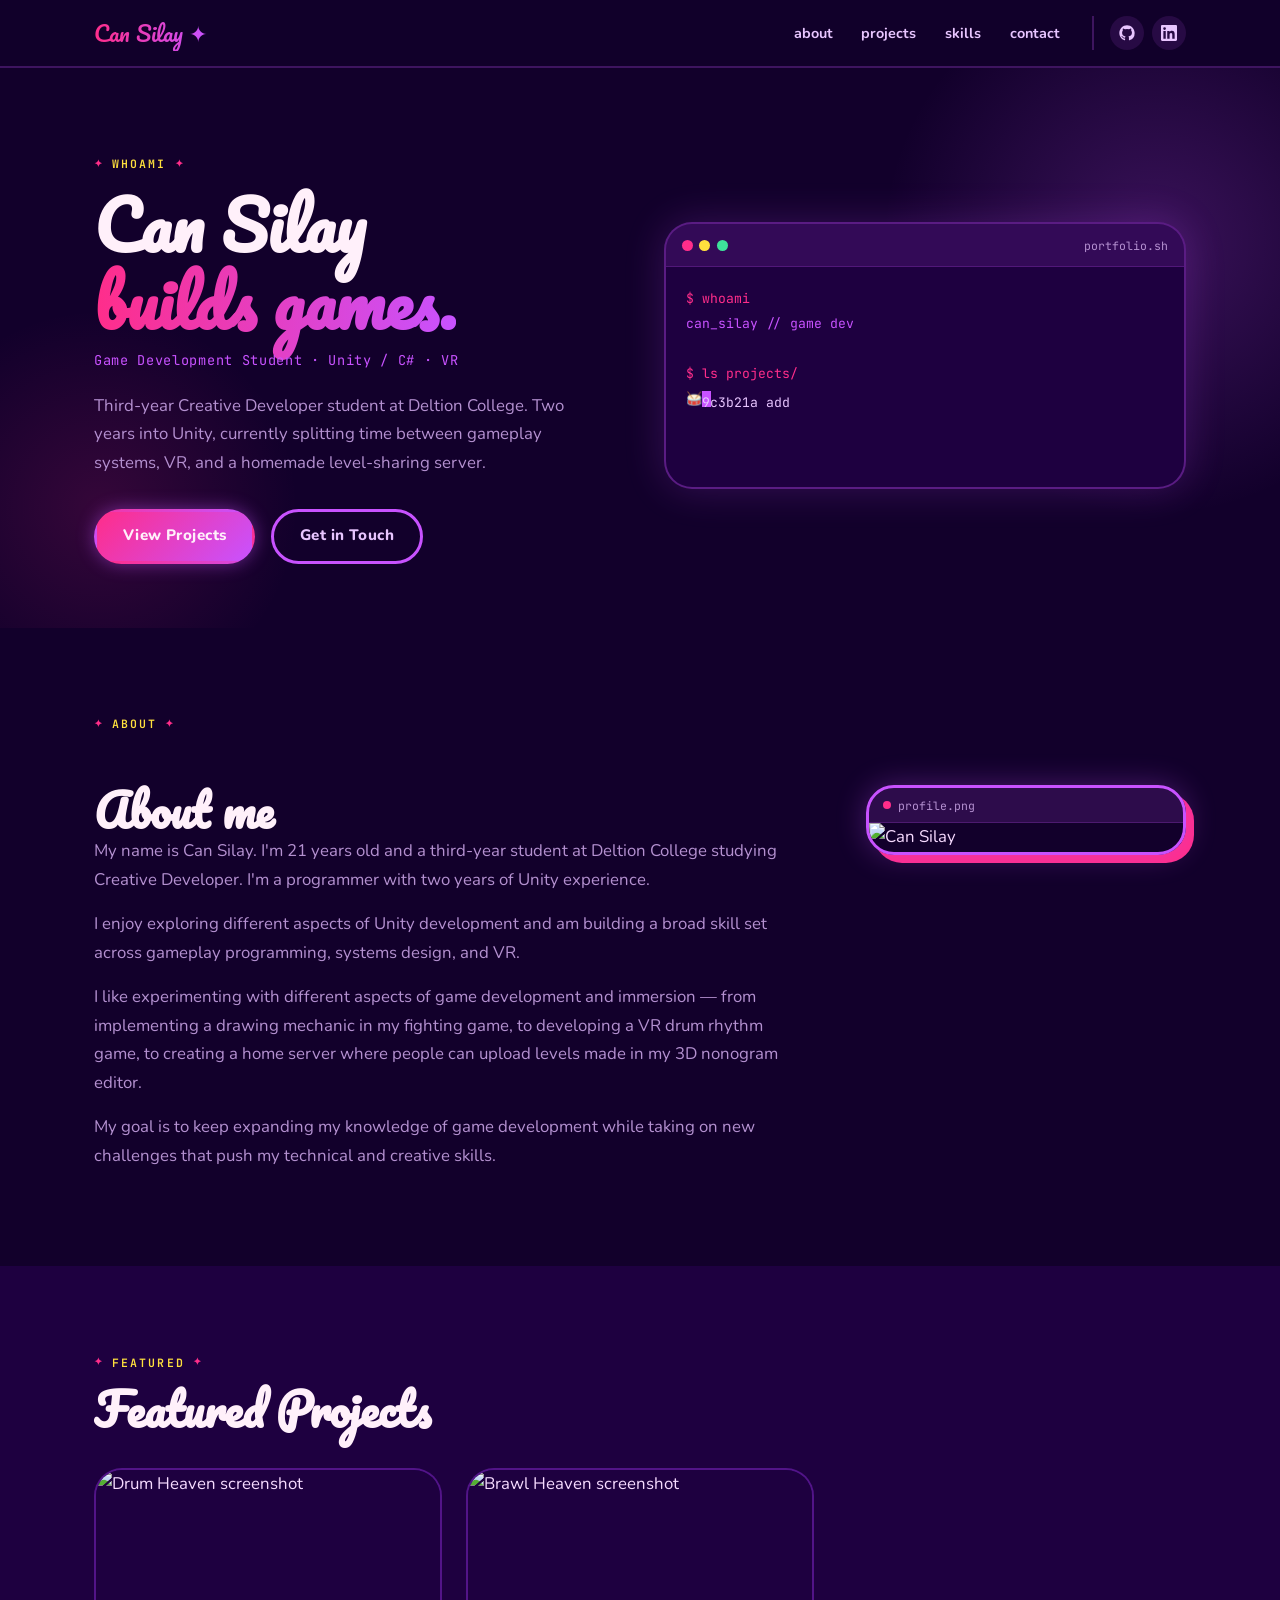
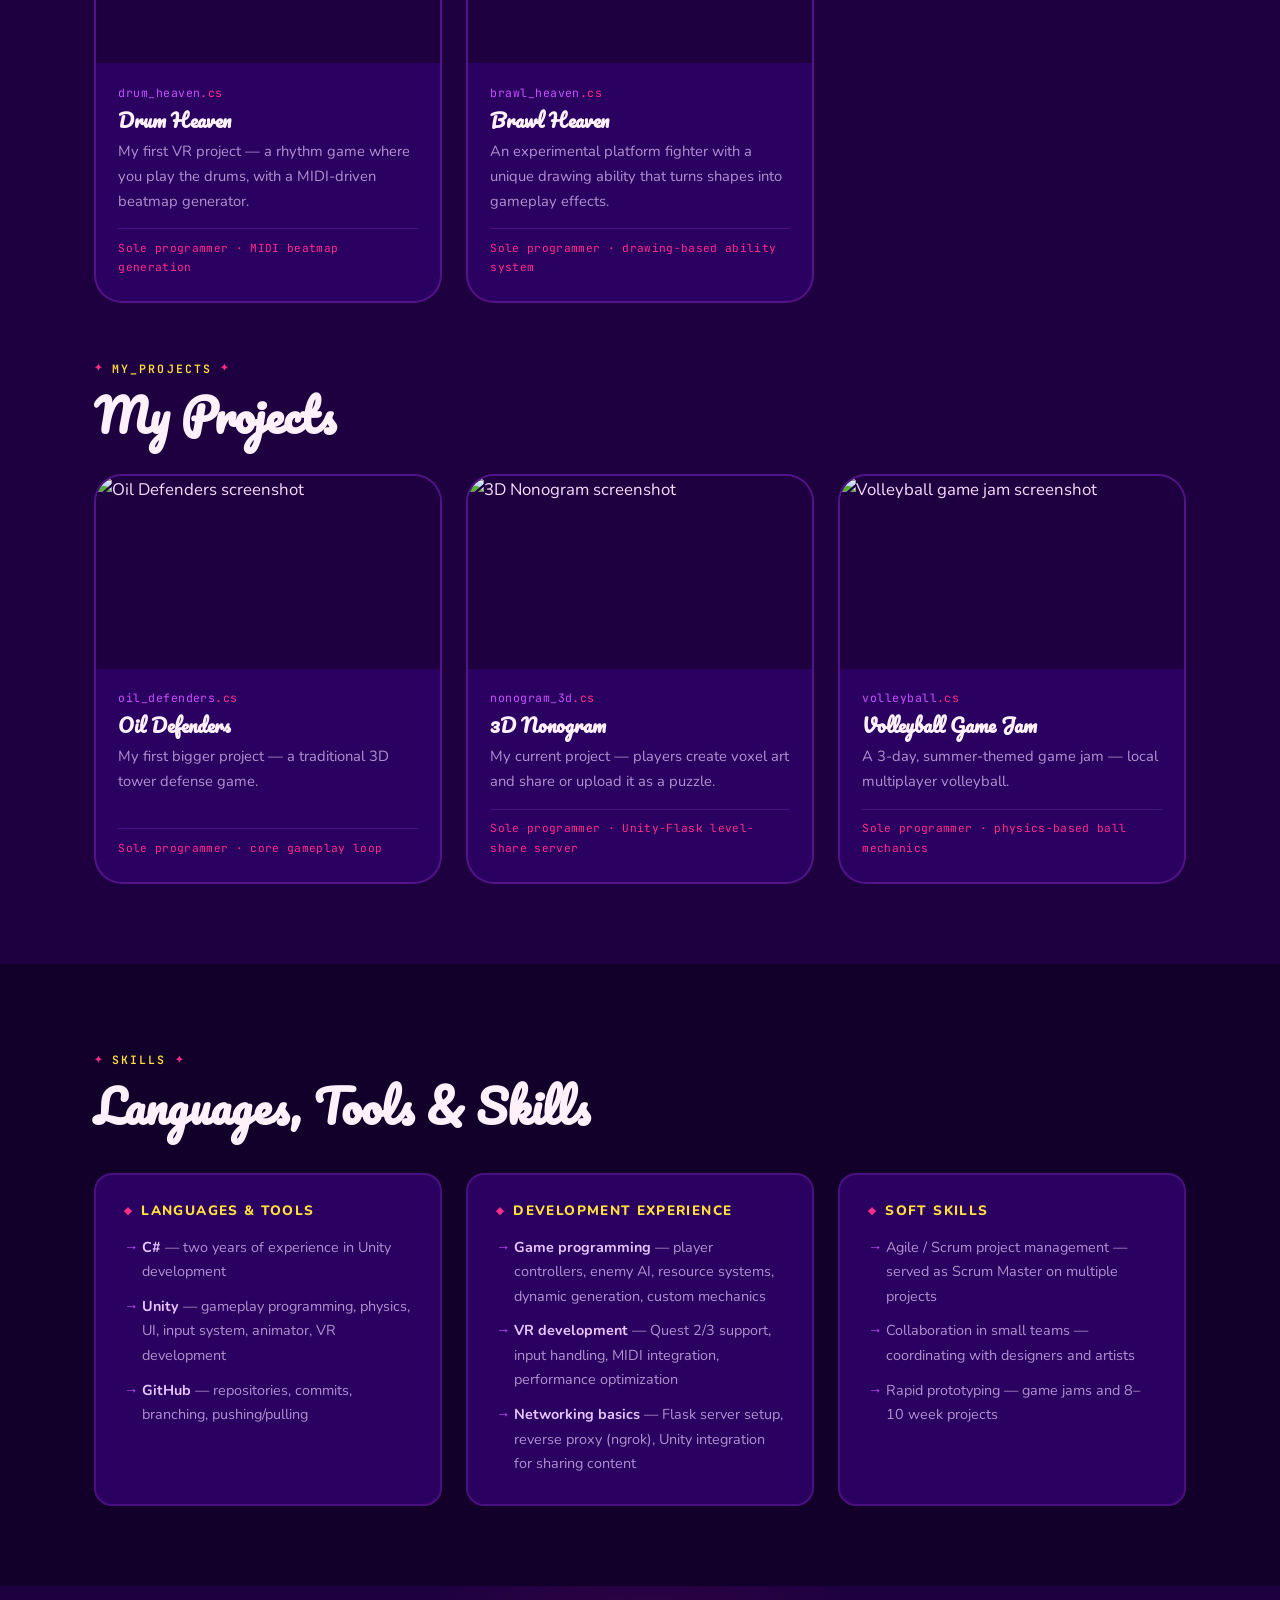
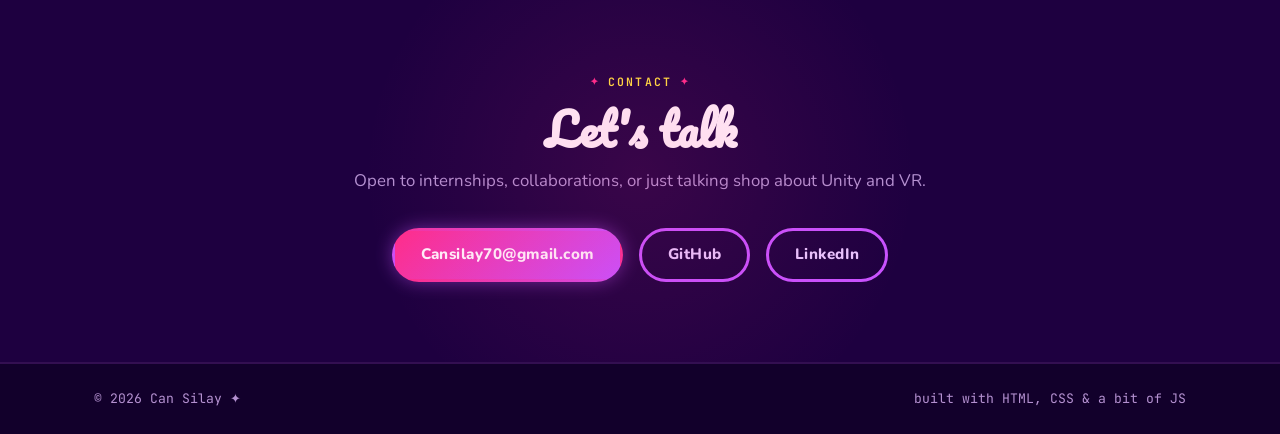
==== commit edd99fa8: "purple overhaul" ====
--- a/index.html
+++ b/index.html
@@ -5,17 +5,18 @@
 <meta name="viewport" content="width=device-width, initial-scale=1">
 <title>Can Silay — Game Developer</title>
 <meta name="description" content="Can Silay — third-year game development student building gameplay systems, VR experiences, and tools in Unity and C#.">
-<link rel="icon" href="data:image/svg+xml,%3Csvg xmlns='http://www.w3.org/2000/svg' viewBox='0 0 24 24'%3E%3Crect width='24' height='24' rx='4' fill='%230d1117'/%3E%3Ctext x='12' y='17' font-family='monospace' font-size='13' fill='%235fd3df' text-anchor='middle'%3E%3C/%3E%3C/text%3E%3C/svg%3E">
+<link rel="icon" href="data:image/svg+xml,%3Csvg xmlns='http://www.w3.org/2000/svg' viewBox='0 0 24 24'%3E%3Crect width='24' height='24' rx='4' fill='%2312002B'/%3E%3Ctext x='12' y='17' font-family='monospace' font-size='13' fill='%23C852FF' text-anchor='middle'%3EC%3C/text%3E%3C/svg%3E">
+<!-- Groovy fonts: Pacifico (display) + Nunito (body) + JetBrains Mono (code) -->
 <link rel="preconnect" href="https://fonts.googleapis.com">
 <link rel="preconnect" href="https://fonts.gstatic.com" crossorigin>
-<link href="https://fonts.googleapis.com/css2?family=Space+Grotesk:wght@500;600;700&family=Inter:wght@400;500;600&family=JetBrains+Mono:wght@400;500;600&display=swap" rel="stylesheet">
+<link href="https://fonts.googleapis.com/css2?family=Pacifico&family=Nunito:wght@400;600;700;800;900&family=JetBrains+Mono:wght@400;500;600&display=swap" rel="stylesheet">
 <link rel="stylesheet" href="style.css">
 </head>
 <body>
 
 <header class="site-header">
   <div class="wrap">
-    <a class="brand" href="index.html"><span class="bracket">&lt;</span>Can Silay<span class="bracket">/&gt;</span></a>
+    <a class="brand" href="index.html">Can Silay ✦</a>
     <nav class="main-nav" aria-label="Primary">
       <a class="nav-link" href="#about">about</a>
       <a class="nav-link" href="#projects">projects</a>
@@ -66,7 +67,7 @@
         <h2>About me</h2>
         <p>My name is Can Silay. I'm 21 years old and a third-year student at Deltion College studying Creative Developer. I'm a programmer with two years of Unity experience.</p>
         <p>I enjoy exploring different aspects of Unity development and am building a broad skill set across gameplay programming, systems design, and VR.</p>
-        <p>I like experimenting with different aspects of game development and immersion, as seen in my projects — from implementing a drawing mechanic in my fighting game, to developing a VR drum rhythm game, to creating a home server where people can upload levels made in my 3D nonogram editor.</p>
+        <p>I like experimenting with different aspects of game development and immersion — from implementing a drawing mechanic in my fighting game, to developing a VR drum rhythm game, to creating a home server where people can upload levels made in my 3D nonogram editor.</p>
         <p>My goal is to keep expanding my knowledge of game development while taking on new challenges that push my technical and creative skills.</p>
       </div>
       <div class="about-photo">
@@ -191,11 +192,69 @@
 
 <footer class="site-footer">
   <div class="wrap">
-    <span>© 2026 Can Silay</span>
+    <span>© 2026 Can Silay ✦</span>
     <span>built with HTML, CSS &amp; a bit of JS</span>
   </div>
 </footer>
 
 <script src="main.js"></script>
+<script>
+  // Groovy terminal typewriter
+  const terminal = document.querySelector('[data-terminal]');
+  if (terminal) {
+    const lines = [
+      { text: '$ whoami', color: 't-pink' },
+      { text: 'can_silay // game dev', color: 't-purple' },
+      { text: '' },
+      { text: '$ ls projects/', color: 't-pink' },
+      { text: '🥁 drum-heaven.cs', color: 't-green' },
+      { text: '🥊 brawl-heaven.cs', color: 't-green' },
+      { text: '🗼 oil-defenders.cs', color: 't-green' },
+      { text: '🧩 3d-nonogram.cs',  color: 't-green' },
+      { text: '' },
+      { text: '$ echo $STACK', color: 't-pink' },
+      { text: 'Unity · C# · VR · Flask', color: 't-yellow' },
+    ];
+
+    let lineIdx = 0, charIdx = 0;
+    let html = '';
+    const cursor = '<span class="cursor"></span>';
+
+    function tick() {
+      if (lineIdx >= lines.length) {
+        terminal.innerHTML = html + cursor;
+        return;
+      }
+      const line = lines[lineIdx];
+      if (charIdx <= line.text.length) {
+        const partial = line.text.slice(0, charIdx);
+        const colorClass = line.color ? ` class="${line.color}"` : '';
+        terminal.innerHTML = html +
+          (colorClass ? `<span${colorClass}>${partial}</span>` : partial) +
+          cursor;
+        charIdx++;
+        setTimeout(tick, charIdx === 1 && line.text ? 60 : 28);
+      } else {
+        const colorClass = line.color ? ` class="${line.color}"` : '';
+        html += (colorClass ? `<span${colorClass}>${line.text}</span>` : line.text) + '\n';
+        lineIdx++;
+        charIdx = 0;
+        setTimeout(tick, line.text ? 180 : 60);
+      }
+    }
+    tick();
+  }
+
+  // Mobile nav toggle
+  const toggle = document.querySelector('.nav-toggle');
+  const nav = document.querySelector('.main-nav');
+  if (toggle && nav) {
+    toggle.addEventListener('click', () => {
+      const open = nav.classList.toggle('open');
+      toggle.setAttribute('aria-expanded', open);
+    });
+  }
+</script>
+
 </body>
 </html>
--- a/style.css
+++ b/style.css
@@ -1,482 +1,697 @@
-/* ==========================================================================
-   Can Silay — portfolio
-   Design language: a quiet code-editor. Dark canvas, syntax-style accents,
-   comment-formatted metadata. Built by a programmer, for a programmer.
-   ========================================================================== */
-
+/* ============================================================
+   Can Silay — Groovy Purple-Pink Portfolio
+   Vibe: Austin Powers meets bubblegum, bold & personal
+   ============================================================ */
+
+@import url('https://fonts.googleapis.com/css2?family=Pacifico&family=Nunito:wght@400;600;700;800;900&family=JetBrains+Mono:wght@400;600&display=swap');
+
+/* ── Tokens ── */
 :root {
-  --bg: #0d1117;
-  --bg-raised: #131a22;
-  --bg-card: #161d26;
-  --border: #2a323c;
-  --border-soft: #1d242c;
-
-  --text: #e6edf3;
-  --text-muted: #8b9bab;
-  --text-faint: #5b6b7a;
-
-  --cyan: #5fd3df;
-  --cyan-dim: rgba(95, 211, 223, 0.12);
-  --amber: #f0ad4e;
-  --amber-dim: rgba(240, 173, 78, 0.12);
-
-  --font-display: "Space Grotesk", "Segoe UI", sans-serif;
-  --font-body: "Inter", "Segoe UI", sans-serif;
-  --font-mono: "JetBrains Mono", "SFMono-Regular", Consolas, monospace;
-
-  --radius: 7px;
-  --max: 1080px;
-  --gutter: clamp(20px, 5vw, 64px);
-}
-
-* { box-sizing: border-box; }
+  --bg:         #12002B;       /* deep aubergine dark */
+  --bg2:        #1E0040;       /* slightly lighter panel bg */
+  --bg3:        #2A0060;       /* card bg */
+  --pink:       #FF2D8A;       /* hot pink */
+  --purple:     #C852FF;       /* electric purple */
+  --lavender:   #E8C5FF;       /* soft lavender text */
+  --cream:      #FFF0FA;       /* near-white with pink tint */
+  --yellow:     #FFE03D;       /* groovy yellow accent */
+  --text:       #F5DBFF;       /* main text */
+  --text-muted: #B490D0;       /* muted text */
+  --radius:     18px;
+  --radius-lg:  28px;
+  --font-display: 'Pacifico', cursive;
+  --font-body:    'Nunito', sans-serif;
+  --font-mono:    'JetBrains Mono', monospace;
+  --transition:   0.22s ease;
+}
+
+/* ── Reset ── */
+*, *::before, *::after { box-sizing: border-box; margin: 0; padding: 0; }
+
 html { scroll-behavior: smooth; }
 
-@media (prefers-reduced-motion: reduce) {
-  html { scroll-behavior: auto; }
-  * { animation-duration: 0.001ms !important; animation-iteration-count: 1 !important; transition-duration: 0.001ms !important; }
-}
-
 body {
-  margin: 0;
-  background: var(--bg);
-  background-image:
-    radial-gradient(circle at 1px 1px, rgba(255,255,255,0.035) 1px, transparent 1px);
-  background-size: 28px 28px;
+  font-family: var(--font-body);
+  background-color: var(--bg);
   color: var(--text);
-  font-family: var(--font-body);
-  font-size: 16px;
-  line-height: 1.6;
-  -webkit-font-smoothing: antialiased;
-}
-
-a { color: var(--cyan); text-decoration: none; }
-a:hover { text-decoration: underline; }
-a:focus-visible, button:focus-visible, .card:focus-visible {
-  outline: 2px solid var(--cyan);
-  outline-offset: 2px;
-}
-
-img { max-width: 100%; display: block; }
-
+  font-size: 1.05rem;
+  line-height: 1.7;
+  overflow-x: hidden;
+}
+
+/* ── Scrollbar ── */
+::-webkit-scrollbar { width: 8px; }
+::-webkit-scrollbar-track { background: var(--bg); }
+::-webkit-scrollbar-thumb { background: var(--purple); border-radius: 999px; }
+
+/* ── Typography ── */
 h1, h2, h3, h4 {
   font-family: var(--font-display);
-  font-weight: 600;
   line-height: 1.15;
-  margin: 0 0 0.5em;
-  letter-spacing: -0.01em;
-}
-
-p { margin: 0 0 1em; color: var(--text-muted); }
-
+  color: var(--cream);
+}
+
+h1 { font-size: clamp(2.4rem, 6vw, 4.2rem); }
+h2 { font-size: clamp(1.8rem, 4vw, 2.8rem); }
+h3 { font-size: 1.3rem; }
+h4 { font-size: 1rem; font-family: var(--font-body); font-weight: 800; }
+
+p { color: var(--text); }
+
+a { color: var(--pink); text-decoration: none; transition: color var(--transition); }
+a:hover { color: var(--yellow); }
+
+/* ── Layout ── */
 .wrap {
-  max-width: var(--max);
+  max-width: 1140px;
   margin: 0 auto;
-  padding: 0 var(--gutter);
-}
-
+  padding: 0 1.5rem;
+}
+
+/* ── Eyebrow labels ── */
 .eyebrow {
   display: inline-flex;
   align-items: center;
-  gap: 8px;
-  font-family: var(--font-mono);
-  font-size: 0.78rem;
-  letter-spacing: 0.04em;
-  color: var(--cyan);
-  margin-bottom: 14px;
-}
-.eyebrow::before { content: "//"; color: var(--text-faint); }
-
-/* ---------- header ---------- */
+  gap: 0.5rem;
+  font-family: var(--font-mono);
+  font-size: 0.72rem;
+  font-weight: 600;
+  letter-spacing: 0.18em;
+  text-transform: uppercase;
+  color: var(--yellow);
+  margin-bottom: 0.75rem;
+}
+
+.eyebrow::before,
+.eyebrow::after {
+  content: '✦';
+  font-size: 0.6rem;
+  color: var(--pink);
+}
+
+/* ── Buttons ── */
+.btn {
+  display: inline-flex;
+  align-items: center;
+  gap: 0.4rem;
+  font-family: var(--font-body);
+  font-weight: 800;
+  font-size: 0.95rem;
+  padding: 0.7rem 1.6rem;
+  border-radius: 999px;
+  border: 3px solid var(--purple);
+  background: transparent;
+  color: var(--lavender);
+  cursor: pointer;
+  transition: background var(--transition), color var(--transition), border-color var(--transition), transform 0.12s;
+  letter-spacing: 0.03em;
+}
+
+.btn:hover {
+  background: var(--purple);
+  color: var(--cream);
+  border-color: var(--purple);
+  transform: translateY(-2px) scale(1.03);
+}
+
+.btn.primary {
+  background: linear-gradient(135deg, var(--pink), var(--purple));
+  border-color: transparent;
+  color: var(--cream);
+  box-shadow: 0 0 18px rgba(200, 82, 255, 0.45);
+}
+
+.btn.primary:hover {
+  background: linear-gradient(135deg, var(--purple), var(--pink));
+  box-shadow: 0 0 28px rgba(255, 45, 138, 0.6);
+  transform: translateY(-3px) scale(1.04);
+}
+
+.btn-row {
+  display: flex;
+  gap: 1rem;
+  flex-wrap: wrap;
+  margin-top: 2rem;
+}
+
+/* ── Header ── */
 .site-header {
   position: sticky;
   top: 0;
-  z-index: 50;
-  background: rgba(13, 17, 23, 0.85);
-  backdrop-filter: blur(10px);
-  border-bottom: 1px solid var(--border-soft);
-}
+  z-index: 100;
+  background: rgba(18, 0, 43, 0.88);
+  backdrop-filter: blur(14px);
+  -webkit-backdrop-filter: blur(14px);
+  border-bottom: 2px solid rgba(200, 82, 255, 0.25);
+}
+
 .site-header .wrap {
   display: flex;
   align-items: center;
   justify-content: space-between;
-  height: 64px;
-}
+  padding-top: 0.9rem;
+  padding-bottom: 0.9rem;
+}
+
+/* Brand */
 .brand {
-  font-family: var(--font-mono);
-  font-weight: 600;
-  font-size: 1rem;
-  color: var(--text);
-  display: flex;
-  align-items: center;
-  gap: 8px;
-}
-.brand .bracket { color: var(--cyan); }
-.brand:hover { text-decoration: none; opacity: 0.85; }
-
-.main-nav { display: flex; align-items: center; gap: 28px; }
-.main-nav a.nav-link {
-  font-family: var(--font-mono);
-  font-size: 0.85rem;
-  color: var(--text-muted);
-}
-.main-nav a.nav-link:hover { color: var(--cyan); text-decoration: none; }
-
-.social-row { display: flex; align-items: center; gap: 14px; }
+  font-family: var(--font-display);
+  font-size: 1.35rem;
+  color: var(--cream);
+  text-decoration: none;
+  background: linear-gradient(90deg, var(--pink), var(--purple));
+  -webkit-background-clip: text;
+  -webkit-text-fill-color: transparent;
+  background-clip: text;
+}
+
+.bracket { color: var(--purple); }
+
+/* Nav */
+.main-nav {
+  display: flex;
+  align-items: center;
+  gap: 0.2rem;
+}
+
+.nav-link {
+  font-family: var(--font-body);
+  font-weight: 700;
+  font-size: 0.9rem;
+  color: var(--lavender);
+  padding: 0.4rem 0.8rem;
+  border-radius: 999px;
+  transition: background var(--transition), color var(--transition);
+}
+
+.nav-link:hover {
+  background: rgba(200, 82, 255, 0.18);
+  color: var(--cream);
+}
+
+.social-row {
+  display: flex;
+  gap: 0.5rem;
+  margin-left: 1rem;
+  padding-left: 1rem;
+  border-left: 2px solid rgba(200, 82, 255, 0.25);
+}
+
 .social-row a {
-  color: var(--text-muted);
-  display: inline-flex;
-  width: 32px; height: 32px;
-  align-items: center; justify-content: center;
-  border: 1px solid var(--border);
-  border-radius: 6px;
-}
-.social-row a:hover { color: var(--cyan); border-color: var(--cyan); text-decoration: none; }
-.social-row svg { width: 16px; height: 16px; }
-
+  display: flex;
+  align-items: center;
+  justify-content: center;
+  width: 34px;
+  height: 34px;
+  border-radius: 50%;
+  background: rgba(200, 82, 255, 0.12);
+  color: var(--lavender);
+  transition: background var(--transition), color var(--transition), transform 0.12s;
+}
+
+.social-row a svg { width: 16px; height: 16px; }
+
+.social-row a:hover {
+  background: var(--pink);
+  color: var(--cream);
+  transform: scale(1.15);
+}
+
+/* Mobile toggle */
 .nav-toggle {
   display: none;
   background: none;
-  border: 1px solid var(--border);
-  border-radius: 6px;
-  width: 36px; height: 36px;
-  color: var(--text);
-  align-items: center;
-  justify-content: center;
-}
-
-@media (max-width: 760px) {
-  .main-nav { display: none; }
-  .nav-toggle { display: flex; }
-  .site-header.nav-open .main-nav {
-    display: flex;
-    position: absolute;
-    top: 64px; left: 0; right: 0;
-    flex-direction: column;
-    align-items: flex-start;
-    gap: 16px;
-    padding: 20px var(--gutter) 28px;
-    background: var(--bg-raised);
-    border-bottom: 1px solid var(--border-soft);
-  }
-}
-
-/* ---------- breadcrumb / tab bar (project pages) ---------- */
-.tabbar {
-  border-bottom: 1px solid var(--border-soft);
-  background: var(--bg-raised);
-}
-.tabbar .wrap {
-  display: flex;
-  align-items: center;
-  gap: 6px;
-  height: 42px;
-  font-family: var(--font-mono);
-  font-size: 0.8rem;
-  color: var(--text-faint);
-  overflow-x: auto;
-}
-.tabbar a { color: var(--text-muted); }
-.tabbar a:hover { color: var(--cyan); text-decoration: none; }
-.tabbar .current { color: var(--text); }
-
-/* ---------- hero ---------- */
+  border: 2px solid var(--purple);
+  color: var(--lavender);
+  padding: 0.4rem;
+  border-radius: 8px;
+  cursor: pointer;
+}
+
+/* ── Hero ── */
 .hero {
-  padding: 88px 0 72px;
-  border-bottom: 1px solid var(--border-soft);
-}
+  padding: 5rem 0 4rem;
+  position: relative;
+  overflow: hidden;
+}
+
+/* Groovy background blobs */
+.hero::before {
+  content: '';
+  position: absolute;
+  width: 550px;
+  height: 550px;
+  background: radial-gradient(ellipse, rgba(200, 82, 255, 0.22) 0%, transparent 70%);
+  top: -100px;
+  right: -150px;
+  border-radius: 50%;
+  pointer-events: none;
+}
+
+.hero::after {
+  content: '';
+  position: absolute;
+  width: 400px;
+  height: 400px;
+  background: radial-gradient(ellipse, rgba(255, 45, 138, 0.15) 0%, transparent 70%);
+  bottom: -80px;
+  left: -100px;
+  border-radius: 50%;
+  pointer-events: none;
+}
+
 .hero .wrap {
   display: grid;
-  grid-template-columns: 1.1fr 0.9fr;
-  gap: 48px;
-  align-items: center;
-}
-@media (max-width: 860px) {
-  .hero .wrap { grid-template-columns: 1fr; }
-}
-.hero h1 {
-  font-size: clamp(2.1rem, 4.4vw, 3.2rem);
-  margin-bottom: 0.35em;
-}
-.hero h1 .accent { color: var(--cyan); }
-.hero .role {
-  font-family: var(--font-mono);
-  color: var(--amber);
-  font-size: 0.95rem;
-  margin-bottom: 18px;
-}
-.hero p.lead { font-size: 1.05rem; max-width: 46ch; }
-.btn-row { display: flex; gap: 14px; margin-top: 28px; flex-wrap: wrap; }
-.btn {
+  grid-template-columns: 1fr 1fr;
+  gap: 3rem;
+  align-items: center;
+  position: relative;
+  z-index: 1;
+}
+
+.hero h1 { margin-bottom: 0.5rem; }
+
+.accent {
+  background: linear-gradient(90deg, var(--pink), var(--purple));
+  -webkit-background-clip: text;
+  -webkit-text-fill-color: transparent;
+  background-clip: text;
+}
+
+.role {
   font-family: var(--font-mono);
   font-size: 0.85rem;
-  padding: 11px 18px;
-  border-radius: var(--radius);
-  border: 1px solid var(--border);
-  color: var(--text);
-  display: inline-flex;
-  align-items: center;
-  gap: 8px;
-}
-.btn:hover { text-decoration: none; border-color: var(--cyan); color: var(--cyan); }
-.btn.primary { background: var(--cyan); color: #0d1117; border-color: var(--cyan); }
-.btn.primary:hover { background: #79dde7; color: #0d1117; }
-
-/* terminal widget */
+  color: var(--purple);
+  margin-bottom: 1.25rem;
+  letter-spacing: 0.05em;
+}
+
+.lead {
+  font-size: 1.05rem;
+  color: var(--text-muted);
+  max-width: 480px;
+}
+
+/* Terminal */
 .terminal {
-  background: var(--bg-card);
-  border: 1px solid var(--border);
-  border-radius: 10px;
+  background: var(--bg2);
+  border-radius: var(--radius-lg);
+  border: 2px solid rgba(200, 82, 255, 0.35);
   overflow: hidden;
-  box-shadow: 0 20px 60px -20px rgba(0,0,0,0.6);
-}
+  box-shadow: 0 0 40px rgba(200, 82, 255, 0.2);
+}
+
 .terminal-bar {
   display: flex;
   align-items: center;
-  gap: 8px;
-  padding: 10px 14px;
-  background: var(--bg-raised);
-  border-bottom: 1px solid var(--border-soft);
-}
-.terminal-bar span {
-  width: 10px; height: 10px; border-radius: 50%;
-  background: var(--border);
-}
-.terminal-bar .label {
-  margin-left: 8px;
+  gap: 0.4rem;
+  padding: 0.7rem 1rem;
+  background: rgba(200, 82, 255, 0.12);
+  border-bottom: 1px solid rgba(200, 82, 255, 0.2);
+}
+
+.terminal-bar span:not(.label) {
+  width: 11px;
+  height: 11px;
+  border-radius: 50%;
+}
+
+.terminal-bar span:nth-child(1) { background: var(--pink); }
+.terminal-bar span:nth-child(2) { background: var(--yellow); }
+.terminal-bar span:nth-child(3) { background: #3EE09A; }
+
+.label {
   font-family: var(--font-mono);
   font-size: 0.72rem;
-  color: var(--text-faint);
-}
+  color: var(--text-muted);
+  margin-left: auto;
+}
+
 .terminal-body {
-  padding: 18px 16px 22px;
   font-family: var(--font-mono);
   font-size: 0.82rem;
-  color: var(--text-muted);
-  min-height: 150px;
-}
-.terminal-body .line { margin-bottom: 6px; white-space: pre-wrap; }
-.terminal-body .prompt { color: var(--cyan); }
-.terminal-body .ok { color: #7ee787; }
+  padding: 1.25rem 1.25rem 1.5rem;
+  min-height: 220px;
+  color: var(--lavender);
+  line-height: 1.9;
+  white-space: pre;
+}
+
+.terminal-body .t-pink  { color: var(--pink); }
+.terminal-body .t-purple { color: var(--purple); }
+.terminal-body .t-yellow { color: var(--yellow); }
+.terminal-body .t-green { color: #3EE09A; }
 .terminal-body .cursor {
   display: inline-block;
-  width: 7px; height: 14px;
-  background: var(--cyan);
-  vertical-align: -2px;
-  animation: blink 1s steps(1) infinite;
-}
-@keyframes blink { 50% { opacity: 0; } }
-
-/* ---------- sections ---------- */
-.section { padding: 80px 0; border-bottom: 1px solid var(--border-soft); }
-.section:last-of-type { border-bottom: none; }
-.section h2 {
-  font-size: clamp(1.5rem, 2.6vw, 2rem);
-  margin-bottom: 28px;
-}
-
-/* about */
+  width: 9px; height: 16px;
+  background: var(--purple);
+  vertical-align: middle;
+  animation: blink 1s step-end infinite;
+}
+
+@keyframes blink { 0%,100%{opacity:1} 50%{opacity:0} }
+
+/* ── Wavy section divider ── */
+.wave-divider {
+  width: 100%;
+  line-height: 0;
+  overflow: hidden;
+}
+
+.wave-divider svg { display: block; }
+
+/* ── Sections ── */
+.section {
+  padding: 5rem 0;
+}
+
+.section:nth-child(even) {
+  background: var(--bg2);
+  position: relative;
+}
+
+/* ── About ── */
 .about-grid {
   display: grid;
   grid-template-columns: 1fr 320px;
-  gap: 56px;
+  gap: 3.5rem;
   align-items: start;
-}
-@media (max-width: 800px) {
-  .about-grid { grid-template-columns: 1fr; }
-  .about-grid .about-photo { order: -1; max-width: 280px; }
-}
+  margin-top: 2.5rem;
+}
+
+.about-grid p {
+  margin-bottom: 1rem;
+  color: var(--text-muted);
+}
+
+.about-photo {
+  border-radius: var(--radius-lg);
+  overflow: hidden;
+  border: 3px solid var(--purple);
+  box-shadow: 0 0 30px rgba(200, 82, 255, 0.3), 8px 8px 0 var(--pink);
+}
+
+.code-tab {
+  display: flex;
+  align-items: center;
+  gap: 0.4rem;
+  padding: 0.45rem 0.9rem;
+  background: rgba(200, 82, 255, 0.15);
+  font-family: var(--font-mono);
+  font-size: 0.72rem;
+  color: var(--text-muted);
+  border-bottom: 1px solid rgba(200, 82, 255, 0.2);
+}
+
+.code-tab .dot {
+  width: 8px;
+  height: 8px;
+  border-radius: 50%;
+  background: var(--pink);
+}
+
 .about-photo img {
-  border-radius: var(--radius);
-  border: 1px solid var(--border);
-}
-.code-tab {
-  display: inline-flex;
-  align-items: center;
-  gap: 8px;
-  font-family: var(--font-mono);
-  font-size: 0.78rem;
-  color: var(--text-faint);
-  background: var(--bg-card);
-  border: 1px solid var(--border-soft);
-  border-bottom: none;
-  padding: 7px 14px;
-  border-radius: 6px 6px 0 0;
-}
-.code-tab .dot { width: 7px; height: 7px; border-radius: 50%; background: var(--amber); }
-
-/* project cards */
+  display: block;
+  width: 100%;
+  height: auto;
+  filter: saturate(1.1);
+  transition: transform 0.4s ease;
+}
+
+.about-photo:hover img { transform: scale(1.03); }
+
+/* ── Project cards ── */
 .project-grid {
   display: grid;
-  grid-template-columns: repeat(2, 1fr);
-  gap: 24px;
-}
-.project-grid.secondary { grid-template-columns: repeat(3, 1fr); margin-top: 28px; }
-@media (max-width: 860px) {
-  .project-grid, .project-grid.secondary { grid-template-columns: 1fr; }
+  grid-template-columns: repeat(auto-fill, minmax(300px, 1fr));
+  gap: 1.5rem;
+  margin-top: 2rem;
 }
 
 .card {
-  display: block;
-  background: var(--bg-card);
-  border: 1px solid var(--border);
-  border-radius: var(--radius);
+  display: flex;
+  flex-direction: column;
+  background: var(--bg3);
+  border-radius: var(--radius-lg);
+  border: 2px solid rgba(200, 82, 255, 0.25);
   overflow: hidden;
-  transition: border-color 0.15s ease, transform 0.15s ease;
-}
-.card:hover { border-color: var(--cyan); transform: translateY(-2px); text-decoration: none; }
-.card .thumb {
+  text-decoration: none;
+  color: inherit;
+  transition: transform var(--transition), border-color var(--transition), box-shadow var(--transition);
+  position: relative;
+}
+
+.card::before {
+  content: '';
+  position: absolute;
+  inset: 0;
+  background: linear-gradient(135deg, rgba(255, 45, 138, 0.06), rgba(200, 82, 255, 0.06));
+  opacity: 0;
+  transition: opacity var(--transition);
+  border-radius: inherit;
+  z-index: 0;
+}
+
+.card:hover {
+  transform: translateY(-6px) rotate(-0.5deg);
+  border-color: var(--pink);
+  box-shadow: 0 12px 40px rgba(255, 45, 138, 0.25), 6px 6px 0 rgba(200, 82, 255, 0.4);
+}
+
+.card:hover::before { opacity: 1; }
+
+.thumb {
+  overflow: hidden;
   aspect-ratio: 16/9;
-  overflow: hidden;
-  background: var(--bg-raised);
-  border-bottom: 1px solid var(--border-soft);
-}
-.card .thumb img { width: 100%; height: 100%; object-fit: cover; }
-.card .card-body { padding: 18px 20px 20px; }
-.card .filename {
-  font-family: var(--font-mono);
-  font-size: 0.78rem;
-  color: var(--text-faint);
-  margin-bottom: 6px;
-}
-.card .filename .ext { color: var(--amber); }
-.card h3 { font-size: 1.15rem; margin-bottom: 8px; color: var(--text); }
-.card p.desc { font-size: 0.92rem; margin-bottom: 14px; }
-.card .meta {
-  font-family: var(--font-mono);
-  font-size: 0.75rem;
-  color: var(--cyan);
-  border-top: 1px dashed var(--border-soft);
-  padding-top: 12px;
-}
-.card .meta::before { content: "// "; color: var(--text-faint); }
-
-/* skills */
+  background: var(--bg2);
+  position: relative;
+  z-index: 1;
+}
+
+.thumb img {
+  width: 100%;
+  height: 100%;
+  object-fit: cover;
+  transition: transform 0.45s ease;
+  filter: saturate(1.05);
+}
+
+.card:hover .thumb img { transform: scale(1.06); }
+
+.card-body {
+  padding: 1.2rem 1.4rem 1.5rem;
+  display: flex;
+  flex-direction: column;
+  gap: 0.3rem;
+  flex: 1;
+  position: relative;
+  z-index: 1;
+}
+
+.filename {
+  font-family: var(--font-mono);
+  font-size: 0.72rem;
+  color: var(--purple);
+  letter-spacing: 0.04em;
+}
+
+.filename .ext { color: var(--pink); }
+
+.card-body h3 {
+  font-family: var(--font-display);
+  font-size: 1.2rem;
+  color: var(--cream);
+  margin-top: 0.1rem;
+}
+
+.card-body .desc {
+  font-size: 0.92rem;
+  color: var(--text-muted);
+  margin-top: 0.2rem;
+  flex: 1;
+}
+
+.meta {
+  font-family: var(--font-mono);
+  font-size: 0.7rem;
+  color: var(--pink);
+  margin-top: 0.6rem;
+  padding-top: 0.6rem;
+  border-top: 1px solid rgba(200, 82, 255, 0.2);
+  letter-spacing: 0.03em;
+}
+
+/* ── Skills ── */
 .skills-grid {
   display: grid;
-  grid-template-columns: repeat(2, 1fr);
-  gap: 40px;
-}
-@media (max-width: 760px) { .skills-grid { grid-template-columns: 1fr; } }
-.skill-block { background: var(--bg-card); border: 1px solid var(--border-soft); border-radius: var(--radius); padding: 22px 24px; }
+  grid-template-columns: repeat(auto-fill, minmax(280px, 1fr));
+  gap: 1.5rem;
+  margin-top: 2.5rem;
+}
+
+.skill-block {
+  background: var(--bg3);
+  border-radius: var(--radius);
+  border: 2px solid rgba(200, 82, 255, 0.2);
+  padding: 1.75rem;
+  transition: border-color var(--transition), box-shadow var(--transition);
+}
+
+.skill-block:hover {
+  border-color: var(--purple);
+  box-shadow: 0 0 24px rgba(200, 82, 255, 0.2);
+}
+
 .skill-block h4 {
-  font-family: var(--font-mono);
-  font-size: 0.8rem;
-  color: var(--amber);
+  font-size: 0.85rem;
+  font-weight: 800;
   text-transform: uppercase;
-  letter-spacing: 0.05em;
-  margin-bottom: 16px;
-}
-.skill-list { list-style: none; margin: 0; padding: 0; }
+  letter-spacing: 0.1em;
+  color: var(--yellow);
+  margin-bottom: 1rem;
+  display: flex;
+  align-items: center;
+  gap: 0.5rem;
+}
+
+.skill-block h4::before {
+  content: '◆';
+  color: var(--pink);
+  font-size: 0.6rem;
+}
+
+.skill-list {
+  list-style: none;
+  display: flex;
+  flex-direction: column;
+  gap: 0.65rem;
+}
+
 .skill-list li {
-  padding: 9px 0;
-  border-top: 1px solid var(--border-soft);
-  font-size: 0.92rem;
+  font-size: 0.9rem;
   color: var(--text-muted);
-}
-.skill-list li:first-child { border-top: none; }
-.skill-list strong { color: var(--text); }
-
-/* contact */
-.contact-band { text-align: center; padding: 90px 0; }
-.contact-band h2 { font-size: clamp(1.8rem, 4vw, 2.6rem); }
-.contact-band p { max-width: 50ch; margin: 0 auto 28px; }
-.contact-row { display: flex; gap: 16px; justify-content: center; flex-wrap: wrap; }
-
-/* footer */
+  padding-left: 1.1rem;
+  position: relative;
+}
+
+.skill-list li::before {
+  content: '→';
+  position: absolute;
+  left: 0;
+  color: var(--purple);
+}
+
+.skill-list li strong {
+  color: var(--lavender);
+  font-weight: 700;
+}
+
+/* ── Contact band ── */
+.contact-band {
+  padding: 5rem 0;
+  background: var(--bg2);
+  text-align: center;
+  position: relative;
+  overflow: hidden;
+}
+
+.contact-band::before {
+  content: '';
+  position: absolute;
+  width: 600px;
+  height: 600px;
+  background: radial-gradient(ellipse, rgba(255, 45, 138, 0.12) 0%, transparent 65%);
+  top: 50%;
+  left: 50%;
+  transform: translate(-50%, -50%);
+  pointer-events: none;
+}
+
+.contact-band h2 { margin-bottom: 0.75rem; }
+.contact-band p { color: var(--text-muted); margin-bottom: 2rem; }
+
+.contact-row {
+  display: flex;
+  gap: 1rem;
+  justify-content: center;
+  flex-wrap: wrap;
+}
+
+/* ── Footer ── */
 .site-footer {
-  border-top: 1px solid var(--border-soft);
-  padding: 28px 0;
-  font-family: var(--font-mono);
-  font-size: 0.78rem;
-  color: var(--text-faint);
-}
-.site-footer .wrap { display: flex; justify-content: space-between; flex-wrap: wrap; gap: 10px; }
-
-/* ---------- project detail page ---------- */
-.proj-hero { padding: 56px 0 0; }
-.proj-hero .kicker {
-  font-family: var(--font-mono);
-  font-size: 0.8rem;
-  color: var(--amber);
-}
-.proj-hero h1 { font-size: clamp(1.9rem, 4vw, 2.8rem); margin: 8px 0 18px; }
-.proj-hero .intro { font-size: 1.05rem; max-width: 70ch; }
-
-.proj-image {
-  margin: 36px 0;
-  border-radius: var(--radius);
-  overflow: hidden;
-  border: 1px solid var(--border);
-}
-
-.info-block {
-  font-family: var(--font-mono);
-  font-size: 0.85rem;
-  background: var(--bg-card);
-  border: 1px solid var(--border-soft);
-  border-radius: var(--radius);
-  padding: 20px 22px;
-  margin: 30px 0;
-}
-.info-block .comment { color: var(--text-faint); }
-.info-block dl { display: grid; grid-template-columns: max-content 1fr; gap: 8px 16px; margin: 10px 0 0; }
-.info-block dt { color: var(--text-faint); }
-.info-block dd { margin: 0; color: var(--text); }
-.info-block dd a { color: var(--cyan); }
-
-.prose h2, .prose h3 { margin-top: 1.6em; }
-.prose ul { color: var(--text-muted); padding-left: 1.2em; }
-.prose ul li { margin-bottom: 0.5em; }
-.prose strong { color: var(--text); }
-
-.snippet-link {
-  display: inline-flex;
-  align-items: center;
-  gap: 10px;
-  font-family: var(--font-mono);
-  font-size: 0.85rem;
-  padding: 13px 18px;
-  border: 1px solid var(--border);
-  border-radius: var(--radius);
-  color: var(--text);
-  margin: 8px 0 28px;
-}
-.snippet-link:hover { border-color: var(--cyan); color: var(--cyan); text-decoration: none; }
-
-.learned-grid {
-  display: grid;
-  grid-template-columns: repeat(2, 1fr);
-  gap: 18px;
-  margin-top: 24px;
-}
-@media (max-width: 700px) { .learned-grid { grid-template-columns: 1fr; } }
-.learned-card {
-  background: var(--bg-card);
-  border: 1px solid var(--border-soft);
-  border-radius: var(--radius);
-  padding: 18px 20px;
-}
-.learned-card h4 { font-size: 0.95rem; color: var(--cyan); margin-bottom: 8px; }
-.learned-card p { font-size: 0.9rem; margin: 0; }
-
-.proj-nav {
+  background: var(--bg);
+  border-top: 2px solid rgba(200, 82, 255, 0.18);
+  padding: 1.5rem 0;
+}
+
+.site-footer .wrap {
   display: flex;
   justify-content: space-between;
   align-items: center;
-  margin-top: 56px;
-  padding-top: 28px;
-  border-top: 1px solid var(--border-soft);
-  font-family: var(--font-mono);
-  font-size: 0.85rem;
-  gap: 16px;
-}
-.proj-nav a { color: var(--text-muted); }
-.proj-nav a:hover { color: var(--cyan); text-decoration: none; }
-.proj-nav .next { text-align: right; }
-.proj-nav .github-mid { color: var(--amber); }
-
-@media (max-width: 600px) {
-  .proj-nav { flex-direction: column; align-items: flex-start; }
-  .proj-nav .next { text-align: left; }
-}
+  font-size: 0.82rem;
+  font-family: var(--font-mono);
+  color: var(--text-muted);
+}
+
+/* ── Responsive ── */
+@media (max-width: 900px) {
+  .hero .wrap {
+    grid-template-columns: 1fr;
+  }
+
+  .terminal { display: none; }
+
+  .about-grid {
+    grid-template-columns: 1fr;
+  }
+
+  .about-photo {
+    max-width: 320px;
+  }
+}
+
+@media (max-width: 640px) {
+  .main-nav .nav-link,
+  .main-nav .social-row { display: none; }
+
+  .nav-toggle { display: flex; }
+
+  .main-nav.open {
+    display: flex;
+    flex-direction: column;
+    position: fixed;
+    inset: 0;
+    background: var(--bg);
+    justify-content: center;
+    align-items: center;
+    gap: 1.5rem;
+    z-index: 200;
+  }
+
+  .main-nav.open .nav-link,
+  .main-nav.open .social-row { display: flex; }
+
+  .main-nav.open .nav-link {
+    font-size: 1.6rem;
+  }
+
+  .site-footer .wrap {
+    flex-direction: column;
+    gap: 0.5rem;
+    text-align: center;
+  }
+
+  h1 { font-size: 2.2rem; }
+}
+
+/* ── Focus styles ── */
+:focus-visible {
+  outline: 3px solid var(--purple);
+  outline-offset: 3px;
+  border-radius: 4px;
+}
+
+/* ── Reduced motion ── */
+@media (prefers-reduced-motion: reduce) {
+  *, *::before, *::after { transition: none !important; animation: none !important; }
+}
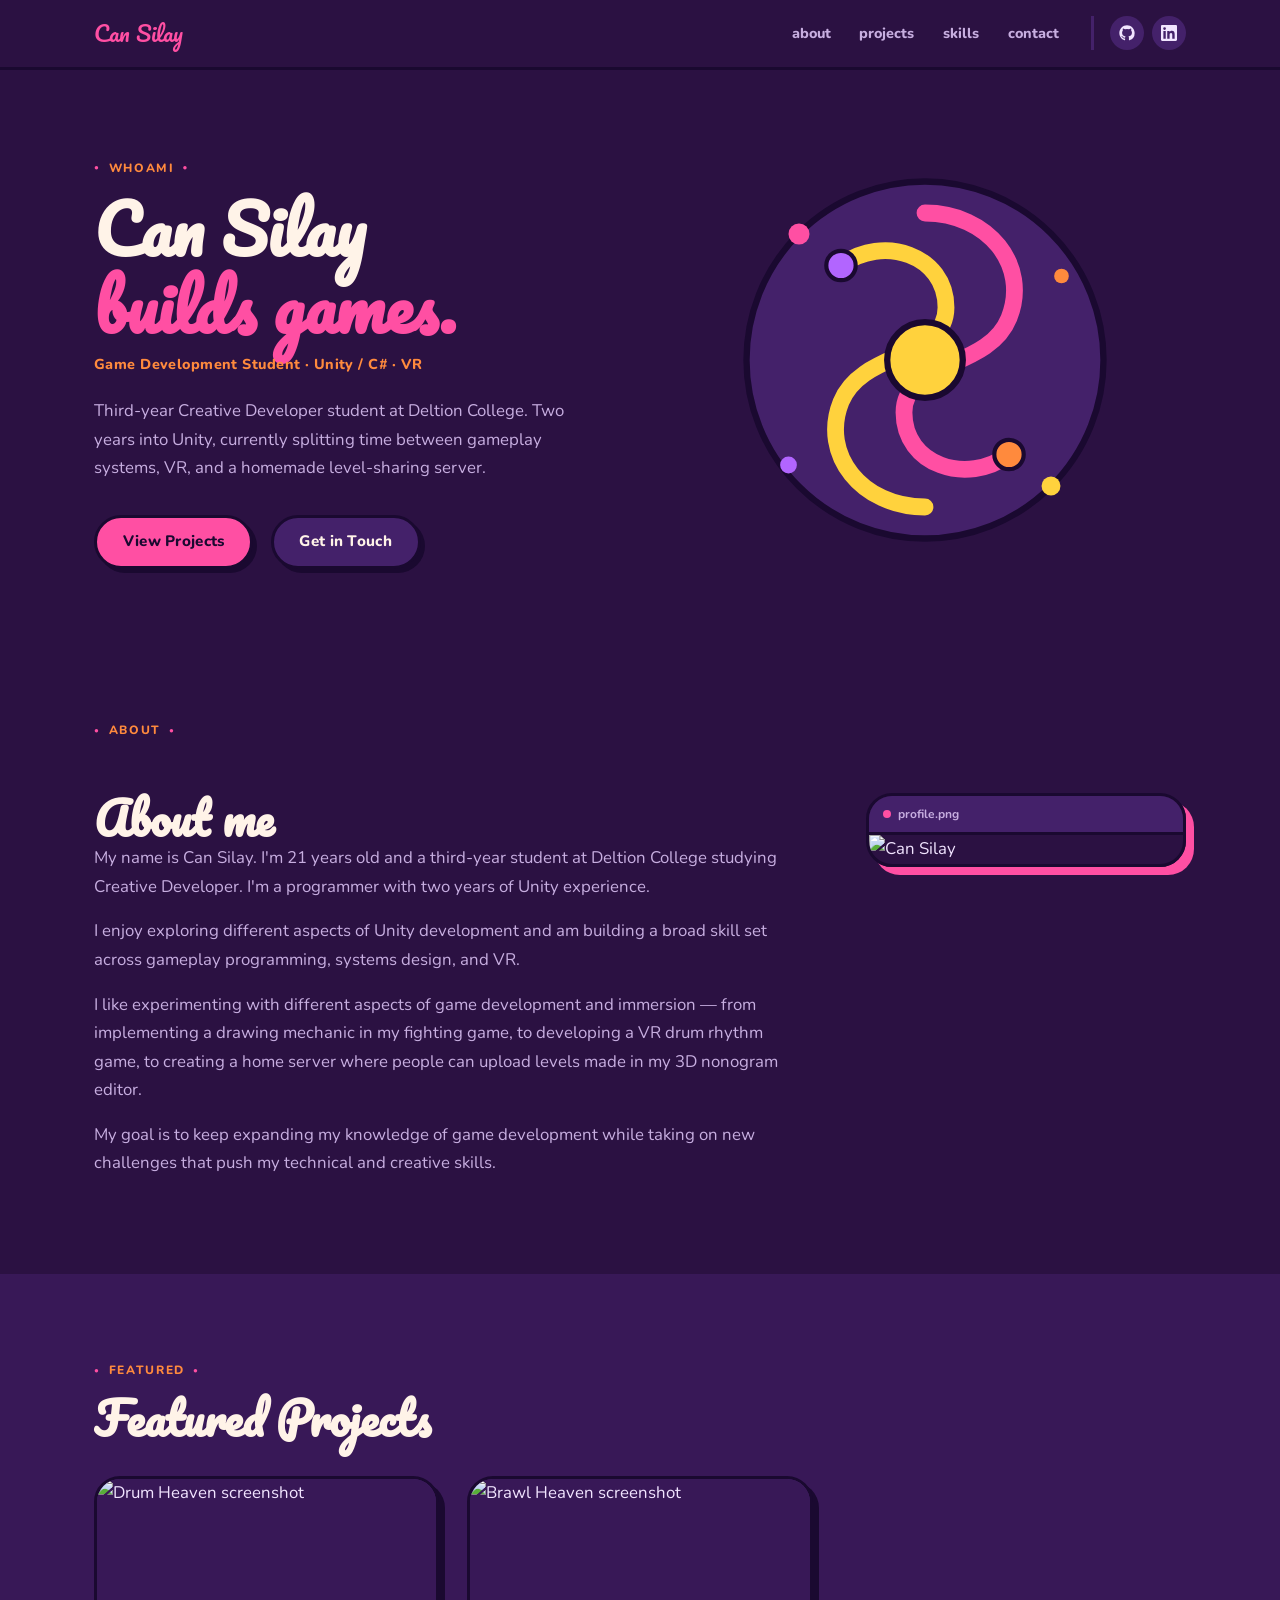
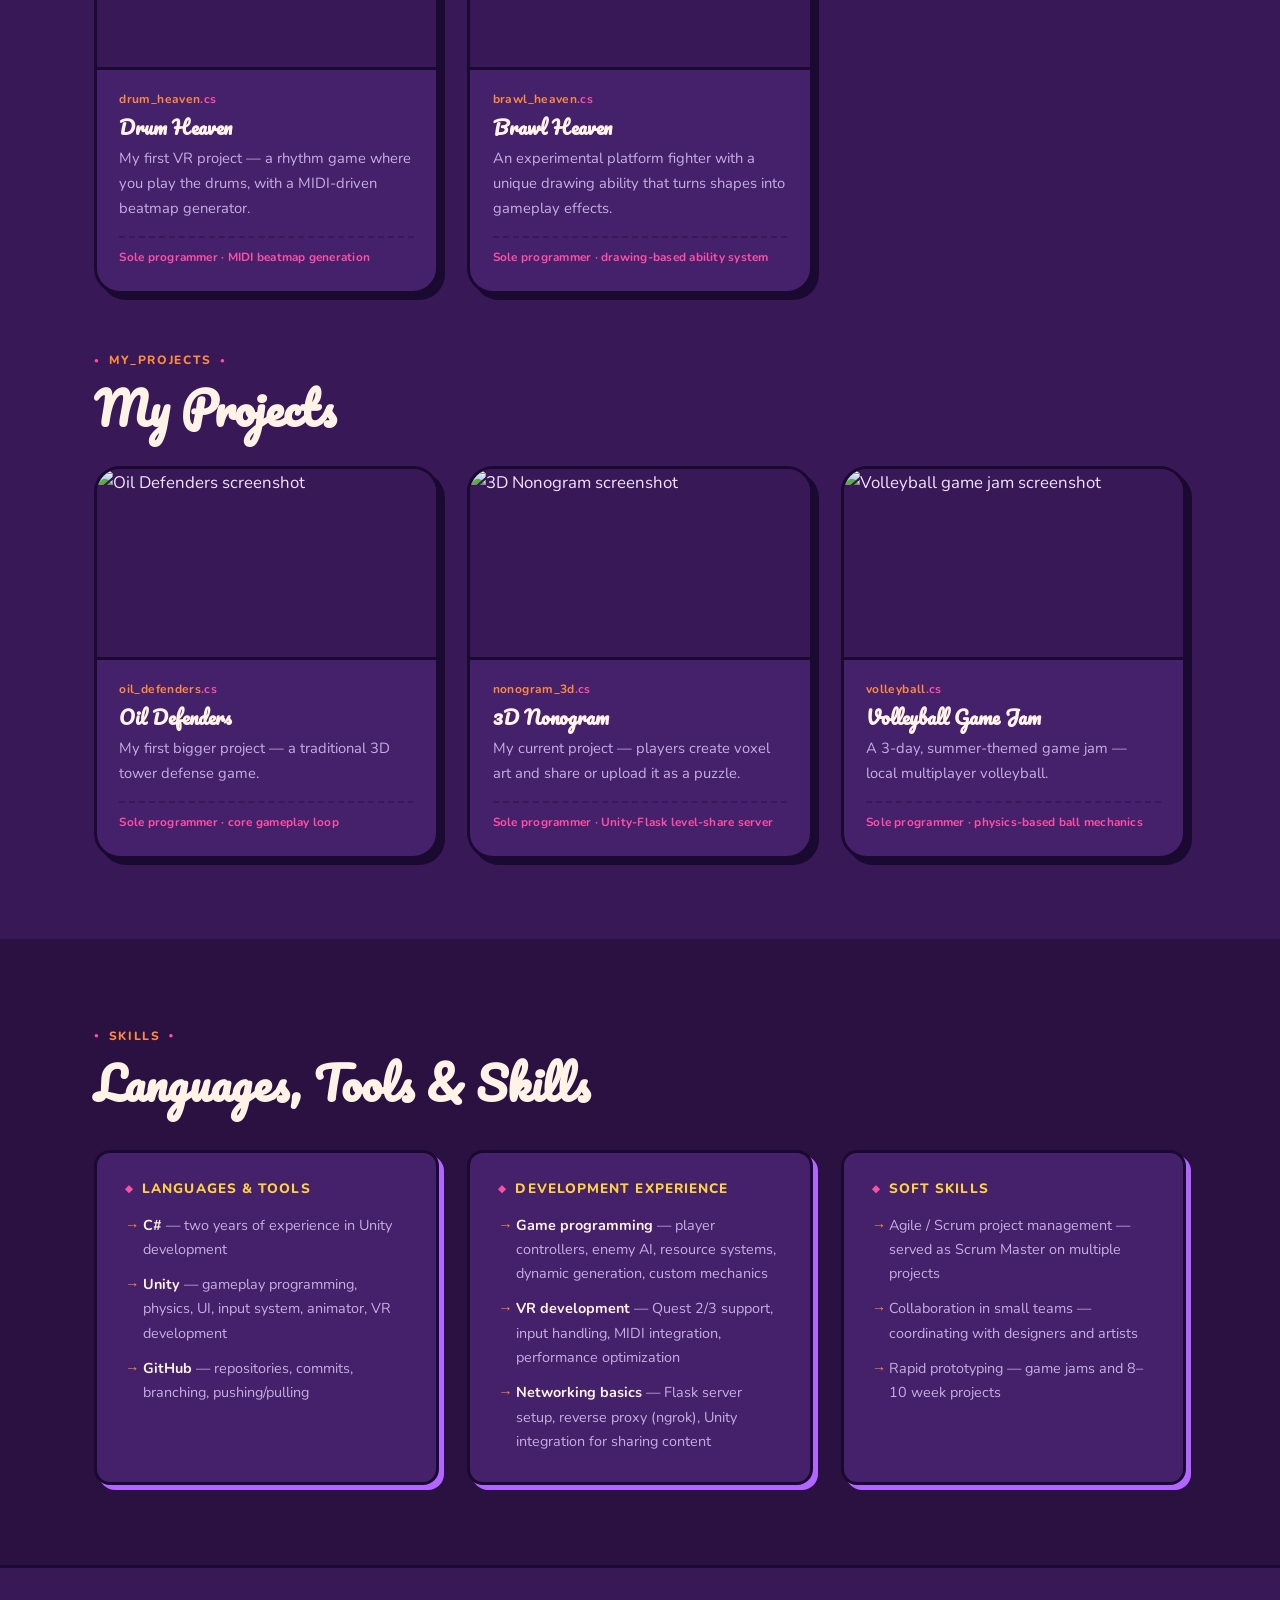
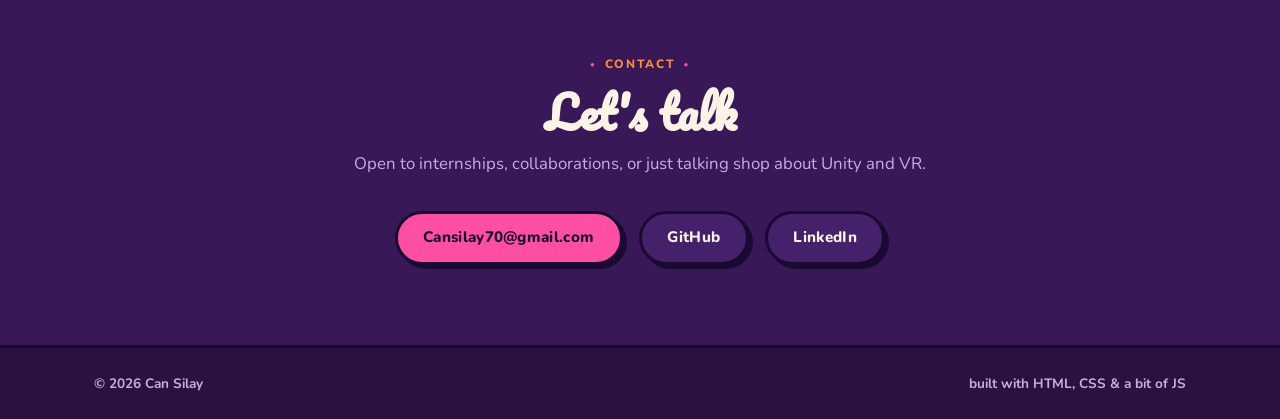
==== commit 771989ea: "less neon" ====
--- a/index.html
+++ b/index.html
@@ -5,18 +5,17 @@
 <meta name="viewport" content="width=device-width, initial-scale=1">
 <title>Can Silay — Game Developer</title>
 <meta name="description" content="Can Silay — third-year game development student building gameplay systems, VR experiences, and tools in Unity and C#.">
-<link rel="icon" href="data:image/svg+xml,%3Csvg xmlns='http://www.w3.org/2000/svg' viewBox='0 0 24 24'%3E%3Crect width='24' height='24' rx='4' fill='%2312002B'/%3E%3Ctext x='12' y='17' font-family='monospace' font-size='13' fill='%23C852FF' text-anchor='middle'%3EC%3C/text%3E%3C/svg%3E">
-<!-- Groovy fonts: Pacifico (display) + Nunito (body) + JetBrains Mono (code) -->
+<link rel="icon" href="data:image/svg+xml,%3Csvg xmlns='http://www.w3.org/2000/svg' viewBox='0 0 24 24'%3E%3Crect width='24' height='24' rx='4' fill='%232B1142'/%3E%3Ctext x='12' y='17' font-family='sans-serif' font-weight='800' font-size='13' fill='%23FF4FA3' text-anchor='middle'%3EC%3C/text%3E%3C/svg%3E">
 <link rel="preconnect" href="https://fonts.googleapis.com">
 <link rel="preconnect" href="https://fonts.gstatic.com" crossorigin>
-<link href="https://fonts.googleapis.com/css2?family=Pacifico&family=Nunito:wght@400;600;700;800;900&family=JetBrains+Mono:wght@400;500;600&display=swap" rel="stylesheet">
+<link href="https://fonts.googleapis.com/css2?family=Pacifico&family=Nunito:wght@400;600;700;800;900&display=swap" rel="stylesheet">
 <link rel="stylesheet" href="style.css">
 </head>
 <body>
 
 <header class="site-header">
   <div class="wrap">
-    <a class="brand" href="index.html">Can Silay ✦</a>
+    <a class="brand" href="index.html">Can Silay</a>
     <nav class="main-nav" aria-label="Primary">
       <a class="nav-link" href="#about">about</a>
       <a class="nav-link" href="#projects">projects</a>
@@ -49,12 +48,23 @@
         <a class="btn" href="#contact">Get in Touch</a>
       </div>
     </div>
-    <div class="terminal" aria-hidden="true">
-      <div class="terminal-bar">
-        <span></span><span></span><span></span>
-        <span class="label">portfolio.sh</span>
-      </div>
-      <div class="terminal-body" data-terminal></div>
+
+    <!-- Flat retro pop-art swirl, replaces the old terminal box -->
+    <div class="hero-art" aria-hidden="true">
+      <svg viewBox="0 0 400 400" xmlns="http://www.w3.org/2000/svg">
+        <circle cx="200" cy="200" r="170" fill="#44216A" stroke="#1A0930" stroke-width="6"/>
+        <path d="M200 60 C260 60 300 110 280 160 C260 210 180 200 180 250 C180 300 240 320 280 290"
+              fill="none" stroke="#FF4FA3" stroke-width="16" stroke-linecap="round"/>
+        <path d="M200 340 C140 340 100 290 120 240 C140 190 220 200 220 150 C220 100 160 80 120 110"
+              fill="none" stroke="#FFD23D" stroke-width="16" stroke-linecap="round"/>
+        <circle cx="280" cy="290" r="14" fill="#FF8A3D" stroke="#1A0930" stroke-width="4"/>
+        <circle cx="120" cy="110" r="14" fill="#B265FF" stroke="#1A0930" stroke-width="4"/>
+        <circle cx="200" cy="200" r="36" fill="#FFD23D" stroke="#1A0930" stroke-width="6"/>
+        <circle cx="80" cy="80" r="10" fill="#FF4FA3"/>
+        <circle cx="330" cy="120" r="7" fill="#FF8A3D"/>
+        <circle cx="70" cy="300" r="8" fill="#B265FF"/>
+        <circle cx="320" cy="320" r="9" fill="#FFD23D"/>
+      </svg>
     </div>
   </div>
 </section>
@@ -192,59 +202,13 @@
 
 <footer class="site-footer">
   <div class="wrap">
-    <span>© 2026 Can Silay ✦</span>
+    <span>© 2026 Can Silay</span>
     <span>built with HTML, CSS &amp; a bit of JS</span>
   </div>
 </footer>
 
 <script src="main.js"></script>
 <script>
-  // Groovy terminal typewriter
-  const terminal = document.querySelector('[data-terminal]');
-  if (terminal) {
-    const lines = [
-      { text: '$ whoami', color: 't-pink' },
-      { text: 'can_silay // game dev', color: 't-purple' },
-      { text: '' },
-      { text: '$ ls projects/', color: 't-pink' },
-      { text: '🥁 drum-heaven.cs', color: 't-green' },
-      { text: '🥊 brawl-heaven.cs', color: 't-green' },
-      { text: '🗼 oil-defenders.cs', color: 't-green' },
-      { text: '🧩 3d-nonogram.cs',  color: 't-green' },
-      { text: '' },
-      { text: '$ echo $STACK', color: 't-pink' },
-      { text: 'Unity · C# · VR · Flask', color: 't-yellow' },
-    ];
-
-    let lineIdx = 0, charIdx = 0;
-    let html = '';
-    const cursor = '<span class="cursor"></span>';
-
-    function tick() {
-      if (lineIdx >= lines.length) {
-        terminal.innerHTML = html + cursor;
-        return;
-      }
-      const line = lines[lineIdx];
-      if (charIdx <= line.text.length) {
-        const partial = line.text.slice(0, charIdx);
-        const colorClass = line.color ? ` class="${line.color}"` : '';
-        terminal.innerHTML = html +
-          (colorClass ? `<span${colorClass}>${partial}</span>` : partial) +
-          cursor;
-        charIdx++;
-        setTimeout(tick, charIdx === 1 && line.text ? 60 : 28);
-      } else {
-        const colorClass = line.color ? ` class="${line.color}"` : '';
-        html += (colorClass ? `<span${colorClass}>${line.text}</span>` : line.text) + '\n';
-        lineIdx++;
-        charIdx = 0;
-        setTimeout(tick, line.text ? 180 : 60);
-      }
-    }
-    tick();
-  }
-
   // Mobile nav toggle
   const toggle = document.querySelector('.nav-toggle');
   const nav = document.querySelector('.main-nav');
--- a/style.css
+++ b/style.css
@@ -1,28 +1,29 @@
 /* ============================================================
-   Can Silay — Groovy Purple-Pink Portfolio
-   Vibe: Austin Powers meets bubblegum, bold & personal
+   Can Silay — Flat Groovy Purple-Pink Portfolio
+   Vibe: Austin Powers / 60s mod, flat pop-art, no neon
    ============================================================ */
 
-@import url('https://fonts.googleapis.com/css2?family=Pacifico&family=Nunito:wght@400;600;700;800;900&family=JetBrains+Mono:wght@400;600&display=swap');
+@import url('https://fonts.googleapis.com/css2?family=Pacifico&family=Nunito:wght@400;600;700;800;900&display=swap');
 
 /* ── Tokens ── */
 :root {
-  --bg:         #12002B;       /* deep aubergine dark */
-  --bg2:        #1E0040;       /* slightly lighter panel bg */
-  --bg3:        #2A0060;       /* card bg */
-  --pink:       #FF2D8A;       /* hot pink */
-  --purple:     #C852FF;       /* electric purple */
-  --lavender:   #E8C5FF;       /* soft lavender text */
-  --cream:      #FFF0FA;       /* near-white with pink tint */
-  --yellow:     #FFE03D;       /* groovy yellow accent */
-  --text:       #F5DBFF;       /* main text */
-  --text-muted: #B490D0;       /* muted text */
-  --radius:     18px;
-  --radius-lg:  28px;
+  --bg:         #2B1142;       /* flat dark eggplant */
+  --bg2:        #381857;       /* panel bg, one step lighter */
+  --bg3:        #44216A;       /* card bg */
+  --pink:       #FF4FA3;       /* flat hot pink */
+  --pink-dark:  #D6207E;       /* pink shade for outlines/shadows */
+  --purple:     #B265FF;       /* flat lilac purple */
+  --orange:     #FF8A3D;       /* flat retro orange pop */
+  --yellow:     #FFD23D;       /* flat mustard-yellow accent */
+  --cream:      #FFF3E8;       /* warm off-white */
+  --text:       #F1E4FF;       /* main text */
+  --text-muted: #C7AEE0;       /* muted text */
+  --ink:        #1A0930;       /* near-black for outlines/shadows */
+  --radius:     16px;
+  --radius-lg:  26px;
   --font-display: 'Pacifico', cursive;
   --font-body:    'Nunito', sans-serif;
-  --font-mono:    'JetBrains Mono', monospace;
-  --transition:   0.22s ease;
+  --transition:   0.18s ease;
 }
 
 /* ── Reset ── */
@@ -73,23 +74,23 @@
   display: inline-flex;
   align-items: center;
   gap: 0.5rem;
-  font-family: var(--font-mono);
-  font-size: 0.72rem;
-  font-weight: 600;
-  letter-spacing: 0.18em;
+  font-family: var(--font-body);
+  font-size: 0.75rem;
+  font-weight: 800;
+  letter-spacing: 0.14em;
   text-transform: uppercase;
-  color: var(--yellow);
+  color: var(--orange);
   margin-bottom: 0.75rem;
 }
 
 .eyebrow::before,
 .eyebrow::after {
-  content: '✦';
-  font-size: 0.6rem;
+  content: '●';
+  font-size: 0.5rem;
   color: var(--pink);
 }
 
-/* ── Buttons ── */
+/* ── Buttons (flat, thick outline, pop-art offset shadow) ── */
 .btn {
   display: inline-flex;
   align-items: center;
@@ -99,37 +100,36 @@
   font-size: 0.95rem;
   padding: 0.7rem 1.6rem;
   border-radius: 999px;
-  border: 3px solid var(--purple);
-  background: transparent;
-  color: var(--lavender);
+  border: 3px solid var(--ink);
+  background: var(--bg3);
+  color: var(--cream);
   cursor: pointer;
-  transition: background var(--transition), color var(--transition), border-color var(--transition), transform 0.12s;
-  letter-spacing: 0.03em;
+  transition: transform 0.12s, box-shadow 0.12s;
+  letter-spacing: 0.02em;
+  box-shadow: 4px 4px 0 var(--ink);
 }
 
 .btn:hover {
-  background: var(--purple);
-  color: var(--cream);
-  border-color: var(--purple);
-  transform: translateY(-2px) scale(1.03);
+  transform: translate(-2px, -2px);
+  box-shadow: 6px 6px 0 var(--ink);
+}
+
+.btn:active {
+  transform: translate(1px, 1px);
+  box-shadow: 2px 2px 0 var(--ink);
 }
 
 .btn.primary {
-  background: linear-gradient(135deg, var(--pink), var(--purple));
-  border-color: transparent;
-  color: var(--cream);
-  box-shadow: 0 0 18px rgba(200, 82, 255, 0.45);
-}
-
-.btn.primary:hover {
-  background: linear-gradient(135deg, var(--purple), var(--pink));
-  box-shadow: 0 0 28px rgba(255, 45, 138, 0.6);
-  transform: translateY(-3px) scale(1.04);
-}
+  background: var(--pink);
+  color: var(--ink);
+  border-color: var(--ink);
+}
+
+.btn.primary:hover { background: var(--orange); }
 
 .btn-row {
   display: flex;
-  gap: 1rem;
+  gap: 1.1rem;
   flex-wrap: wrap;
   margin-top: 2rem;
 }
@@ -139,10 +139,8 @@
   position: sticky;
   top: 0;
   z-index: 100;
-  background: rgba(18, 0, 43, 0.88);
-  backdrop-filter: blur(14px);
-  -webkit-backdrop-filter: blur(14px);
-  border-bottom: 2px solid rgba(200, 82, 255, 0.25);
+  background: var(--bg);
+  border-bottom: 3px solid var(--ink);
 }
 
 .site-header .wrap {
@@ -156,13 +154,9 @@
 /* Brand */
 .brand {
   font-family: var(--font-display);
-  font-size: 1.35rem;
-  color: var(--cream);
+  font-size: 1.4rem;
+  color: var(--pink);
   text-decoration: none;
-  background: linear-gradient(90deg, var(--pink), var(--purple));
-  -webkit-background-clip: text;
-  -webkit-text-fill-color: transparent;
-  background-clip: text;
 }
 
 .bracket { color: var(--purple); }
@@ -176,17 +170,17 @@
 
 .nav-link {
   font-family: var(--font-body);
-  font-weight: 700;
+  font-weight: 800;
   font-size: 0.9rem;
-  color: var(--lavender);
+  color: var(--text-muted);
   padding: 0.4rem 0.8rem;
   border-radius: 999px;
   transition: background var(--transition), color var(--transition);
 }
 
 .nav-link:hover {
-  background: rgba(200, 82, 255, 0.18);
-  color: var(--cream);
+  background: var(--bg3);
+  color: var(--yellow);
 }
 
 .social-row {
@@ -194,7 +188,7 @@
   gap: 0.5rem;
   margin-left: 1rem;
   padding-left: 1rem;
-  border-left: 2px solid rgba(200, 82, 255, 0.25);
+  border-left: 3px solid var(--bg3);
 }
 
 .social-row a {
@@ -204,25 +198,24 @@
   width: 34px;
   height: 34px;
   border-radius: 50%;
-  background: rgba(200, 82, 255, 0.12);
-  color: var(--lavender);
-  transition: background var(--transition), color var(--transition), transform 0.12s;
+  background: var(--bg3);
+  color: var(--text);
+  transition: background var(--transition), color var(--transition);
 }
 
 .social-row a svg { width: 16px; height: 16px; }
 
 .social-row a:hover {
   background: var(--pink);
-  color: var(--cream);
-  transform: scale(1.15);
+  color: var(--ink);
 }
 
 /* Mobile toggle */
 .nav-toggle {
   display: none;
-  background: none;
-  border: 2px solid var(--purple);
-  color: var(--lavender);
+  background: var(--bg3);
+  border: 2px solid var(--ink);
+  color: var(--text);
   padding: 0.4rem;
   border-radius: 8px;
   cursor: pointer;
@@ -232,32 +225,6 @@
 .hero {
   padding: 5rem 0 4rem;
   position: relative;
-  overflow: hidden;
-}
-
-/* Groovy background blobs */
-.hero::before {
-  content: '';
-  position: absolute;
-  width: 550px;
-  height: 550px;
-  background: radial-gradient(ellipse, rgba(200, 82, 255, 0.22) 0%, transparent 70%);
-  top: -100px;
-  right: -150px;
-  border-radius: 50%;
-  pointer-events: none;
-}
-
-.hero::after {
-  content: '';
-  position: absolute;
-  width: 400px;
-  height: 400px;
-  background: radial-gradient(ellipse, rgba(255, 45, 138, 0.15) 0%, transparent 70%);
-  bottom: -80px;
-  left: -100px;
-  border-radius: 50%;
-  pointer-events: none;
 }
 
 .hero .wrap {
@@ -265,25 +232,21 @@
   grid-template-columns: 1fr 1fr;
   gap: 3rem;
   align-items: center;
-  position: relative;
-  z-index: 1;
 }
 
 .hero h1 { margin-bottom: 0.5rem; }
 
 .accent {
-  background: linear-gradient(90deg, var(--pink), var(--purple));
-  -webkit-background-clip: text;
-  -webkit-text-fill-color: transparent;
-  background-clip: text;
+  color: var(--pink);
 }
 
 .role {
-  font-family: var(--font-mono);
-  font-size: 0.85rem;
-  color: var(--purple);
+  font-family: var(--font-body);
+  font-weight: 800;
+  font-size: 0.9rem;
+  color: var(--orange);
   margin-bottom: 1.25rem;
-  letter-spacing: 0.05em;
+  letter-spacing: 0.03em;
 }
 
 .lead {
@@ -292,66 +255,21 @@
   max-width: 480px;
 }
 
-/* Terminal */
-.terminal {
-  background: var(--bg2);
-  border-radius: var(--radius-lg);
-  border: 2px solid rgba(200, 82, 255, 0.35);
-  overflow: hidden;
-  box-shadow: 0 0 40px rgba(200, 82, 255, 0.2);
-}
-
-.terminal-bar {
-  display: flex;
-  align-items: center;
-  gap: 0.4rem;
-  padding: 0.7rem 1rem;
-  background: rgba(200, 82, 255, 0.12);
-  border-bottom: 1px solid rgba(200, 82, 255, 0.2);
-}
-
-.terminal-bar span:not(.label) {
-  width: 11px;
-  height: 11px;
-  border-radius: 50%;
-}
-
-.terminal-bar span:nth-child(1) { background: var(--pink); }
-.terminal-bar span:nth-child(2) { background: var(--yellow); }
-.terminal-bar span:nth-child(3) { background: #3EE09A; }
-
-.label {
-  font-family: var(--font-mono);
-  font-size: 0.72rem;
-  color: var(--text-muted);
-  margin-left: auto;
-}
-
-.terminal-body {
-  font-family: var(--font-mono);
-  font-size: 0.82rem;
-  padding: 1.25rem 1.25rem 1.5rem;
-  min-height: 220px;
-  color: var(--lavender);
-  line-height: 1.9;
-  white-space: pre;
-}
-
-.terminal-body .t-pink  { color: var(--pink); }
-.terminal-body .t-purple { color: var(--purple); }
-.terminal-body .t-yellow { color: var(--yellow); }
-.terminal-body .t-green { color: #3EE09A; }
-.terminal-body .cursor {
-  display: inline-block;
-  width: 9px; height: 16px;
-  background: var(--purple);
-  vertical-align: middle;
-  animation: blink 1s step-end infinite;
-}
-
-@keyframes blink { 0%,100%{opacity:1} 50%{opacity:0} }
-
-/* ── Wavy section divider ── */
+/* ── Hero retro shape (flat pop-art swirl, replaces terminal) ── */
+.hero-art {
+  position: relative;
+  display: flex;
+  align-items: center;
+  justify-content: center;
+}
+
+.hero-art svg {
+  width: 100%;
+  max-width: 420px;
+  height: auto;
+}
+
+/* ── Wavy section divider (kept flat, no gradient) ── */
 .wave-divider {
   width: 100%;
   line-height: 0;
@@ -367,7 +285,6 @@
 
 .section:nth-child(even) {
   background: var(--bg2);
-  position: relative;
 }
 
 /* ── About ── */
@@ -387,20 +304,21 @@
 .about-photo {
   border-radius: var(--radius-lg);
   overflow: hidden;
-  border: 3px solid var(--purple);
-  box-shadow: 0 0 30px rgba(200, 82, 255, 0.3), 8px 8px 0 var(--pink);
+  border: 3px solid var(--ink);
+  box-shadow: 8px 8px 0 var(--pink);
 }
 
 .code-tab {
   display: flex;
   align-items: center;
   gap: 0.4rem;
-  padding: 0.45rem 0.9rem;
-  background: rgba(200, 82, 255, 0.15);
-  font-family: var(--font-mono);
-  font-size: 0.72rem;
-  color: var(--text-muted);
-  border-bottom: 1px solid rgba(200, 82, 255, 0.2);
+  padding: 0.5rem 0.9rem;
+  background: var(--bg3);
+  font-family: var(--font-body);
+  font-weight: 700;
+  font-size: 0.75rem;
+  color: var(--text-muted);
+  border-bottom: 3px solid var(--ink);
 }
 
 .code-tab .dot {
@@ -414,17 +332,13 @@
   display: block;
   width: 100%;
   height: auto;
-  filter: saturate(1.1);
-  transition: transform 0.4s ease;
-}
-
-.about-photo:hover img { transform: scale(1.03); }
-
-/* ── Project cards ── */
+}
+
+/* ── Project cards (flat, hard offset shadow, no blur) ── */
 .project-grid {
   display: grid;
   grid-template-columns: repeat(auto-fill, minmax(300px, 1fr));
-  gap: 1.5rem;
+  gap: 1.75rem;
   margin-top: 2rem;
 }
 
@@ -433,50 +347,31 @@
   flex-direction: column;
   background: var(--bg3);
   border-radius: var(--radius-lg);
-  border: 2px solid rgba(200, 82, 255, 0.25);
+  border: 3px solid var(--ink);
   overflow: hidden;
   text-decoration: none;
   color: inherit;
-  transition: transform var(--transition), border-color var(--transition), box-shadow var(--transition);
-  position: relative;
-}
-
-.card::before {
-  content: '';
-  position: absolute;
-  inset: 0;
-  background: linear-gradient(135deg, rgba(255, 45, 138, 0.06), rgba(200, 82, 255, 0.06));
-  opacity: 0;
-  transition: opacity var(--transition);
-  border-radius: inherit;
-  z-index: 0;
+  transition: transform 0.14s, box-shadow 0.14s;
+  box-shadow: 6px 6px 0 var(--ink);
 }
 
 .card:hover {
-  transform: translateY(-6px) rotate(-0.5deg);
-  border-color: var(--pink);
-  box-shadow: 0 12px 40px rgba(255, 45, 138, 0.25), 6px 6px 0 rgba(200, 82, 255, 0.4);
-}
-
-.card:hover::before { opacity: 1; }
+  transform: translate(-3px, -3px);
+  box-shadow: 9px 9px 0 var(--ink);
+}
 
 .thumb {
   overflow: hidden;
   aspect-ratio: 16/9;
   background: var(--bg2);
-  position: relative;
-  z-index: 1;
+  border-bottom: 3px solid var(--ink);
 }
 
 .thumb img {
   width: 100%;
   height: 100%;
   object-fit: cover;
-  transition: transform 0.45s ease;
-  filter: saturate(1.05);
-}
-
-.card:hover .thumb img { transform: scale(1.06); }
+}
 
 .card-body {
   padding: 1.2rem 1.4rem 1.5rem;
@@ -484,15 +379,14 @@
   flex-direction: column;
   gap: 0.3rem;
   flex: 1;
-  position: relative;
-  z-index: 1;
 }
 
 .filename {
-  font-family: var(--font-mono);
-  font-size: 0.72rem;
-  color: var(--purple);
-  letter-spacing: 0.04em;
+  font-family: var(--font-body);
+  font-weight: 700;
+  font-size: 0.75rem;
+  color: var(--orange);
+  letter-spacing: 0.03em;
 }
 
 .filename .ext { color: var(--pink); }
@@ -512,41 +406,37 @@
 }
 
 .meta {
-  font-family: var(--font-mono);
-  font-size: 0.7rem;
+  font-family: var(--font-body);
+  font-weight: 700;
+  font-size: 0.74rem;
   color: var(--pink);
   margin-top: 0.6rem;
   padding-top: 0.6rem;
-  border-top: 1px solid rgba(200, 82, 255, 0.2);
-  letter-spacing: 0.03em;
+  border-top: 2px dashed var(--bg2);
+  letter-spacing: 0.02em;
 }
 
 /* ── Skills ── */
 .skills-grid {
   display: grid;
   grid-template-columns: repeat(auto-fill, minmax(280px, 1fr));
-  gap: 1.5rem;
+  gap: 1.75rem;
   margin-top: 2.5rem;
 }
 
 .skill-block {
   background: var(--bg3);
   border-radius: var(--radius);
-  border: 2px solid rgba(200, 82, 255, 0.2);
+  border: 3px solid var(--ink);
   padding: 1.75rem;
-  transition: border-color var(--transition), box-shadow var(--transition);
-}
-
-.skill-block:hover {
-  border-color: var(--purple);
-  box-shadow: 0 0 24px rgba(200, 82, 255, 0.2);
+  box-shadow: 5px 5px 0 var(--purple);
 }
 
 .skill-block h4 {
   font-size: 0.85rem;
   font-weight: 800;
   text-transform: uppercase;
-  letter-spacing: 0.1em;
+  letter-spacing: 0.08em;
   color: var(--yellow);
   margin-bottom: 1rem;
   display: flex;
@@ -578,11 +468,11 @@
   content: '→';
   position: absolute;
   left: 0;
-  color: var(--purple);
+  color: var(--orange);
 }
 
 .skill-list li strong {
-  color: var(--lavender);
+  color: var(--cream);
   font-weight: 700;
 }
 
@@ -591,20 +481,8 @@
   padding: 5rem 0;
   background: var(--bg2);
   text-align: center;
-  position: relative;
-  overflow: hidden;
-}
-
-.contact-band::before {
-  content: '';
-  position: absolute;
-  width: 600px;
-  height: 600px;
-  background: radial-gradient(ellipse, rgba(255, 45, 138, 0.12) 0%, transparent 65%);
-  top: 50%;
-  left: 50%;
-  transform: translate(-50%, -50%);
-  pointer-events: none;
+  border-top: 3px solid var(--ink);
+  border-bottom: 3px solid var(--ink);
 }
 
 .contact-band h2 { margin-bottom: 0.75rem; }
@@ -620,7 +498,6 @@
 /* ── Footer ── */
 .site-footer {
   background: var(--bg);
-  border-top: 2px solid rgba(200, 82, 255, 0.18);
   padding: 1.5rem 0;
 }
 
@@ -628,8 +505,8 @@
   display: flex;
   justify-content: space-between;
   align-items: center;
-  font-size: 0.82rem;
-  font-family: var(--font-mono);
+  font-size: 0.85rem;
+  font-weight: 700;
   color: var(--text-muted);
 }
 
@@ -639,7 +516,7 @@
     grid-template-columns: 1fr;
   }
 
-  .terminal { display: none; }
+  .hero-art { display: none; }
 
   .about-grid {
     grid-template-columns: 1fr;
@@ -686,7 +563,7 @@
 
 /* ── Focus styles ── */
 :focus-visible {
-  outline: 3px solid var(--purple);
+  outline: 3px solid var(--yellow);
   outline-offset: 3px;
   border-radius: 4px;
 }
